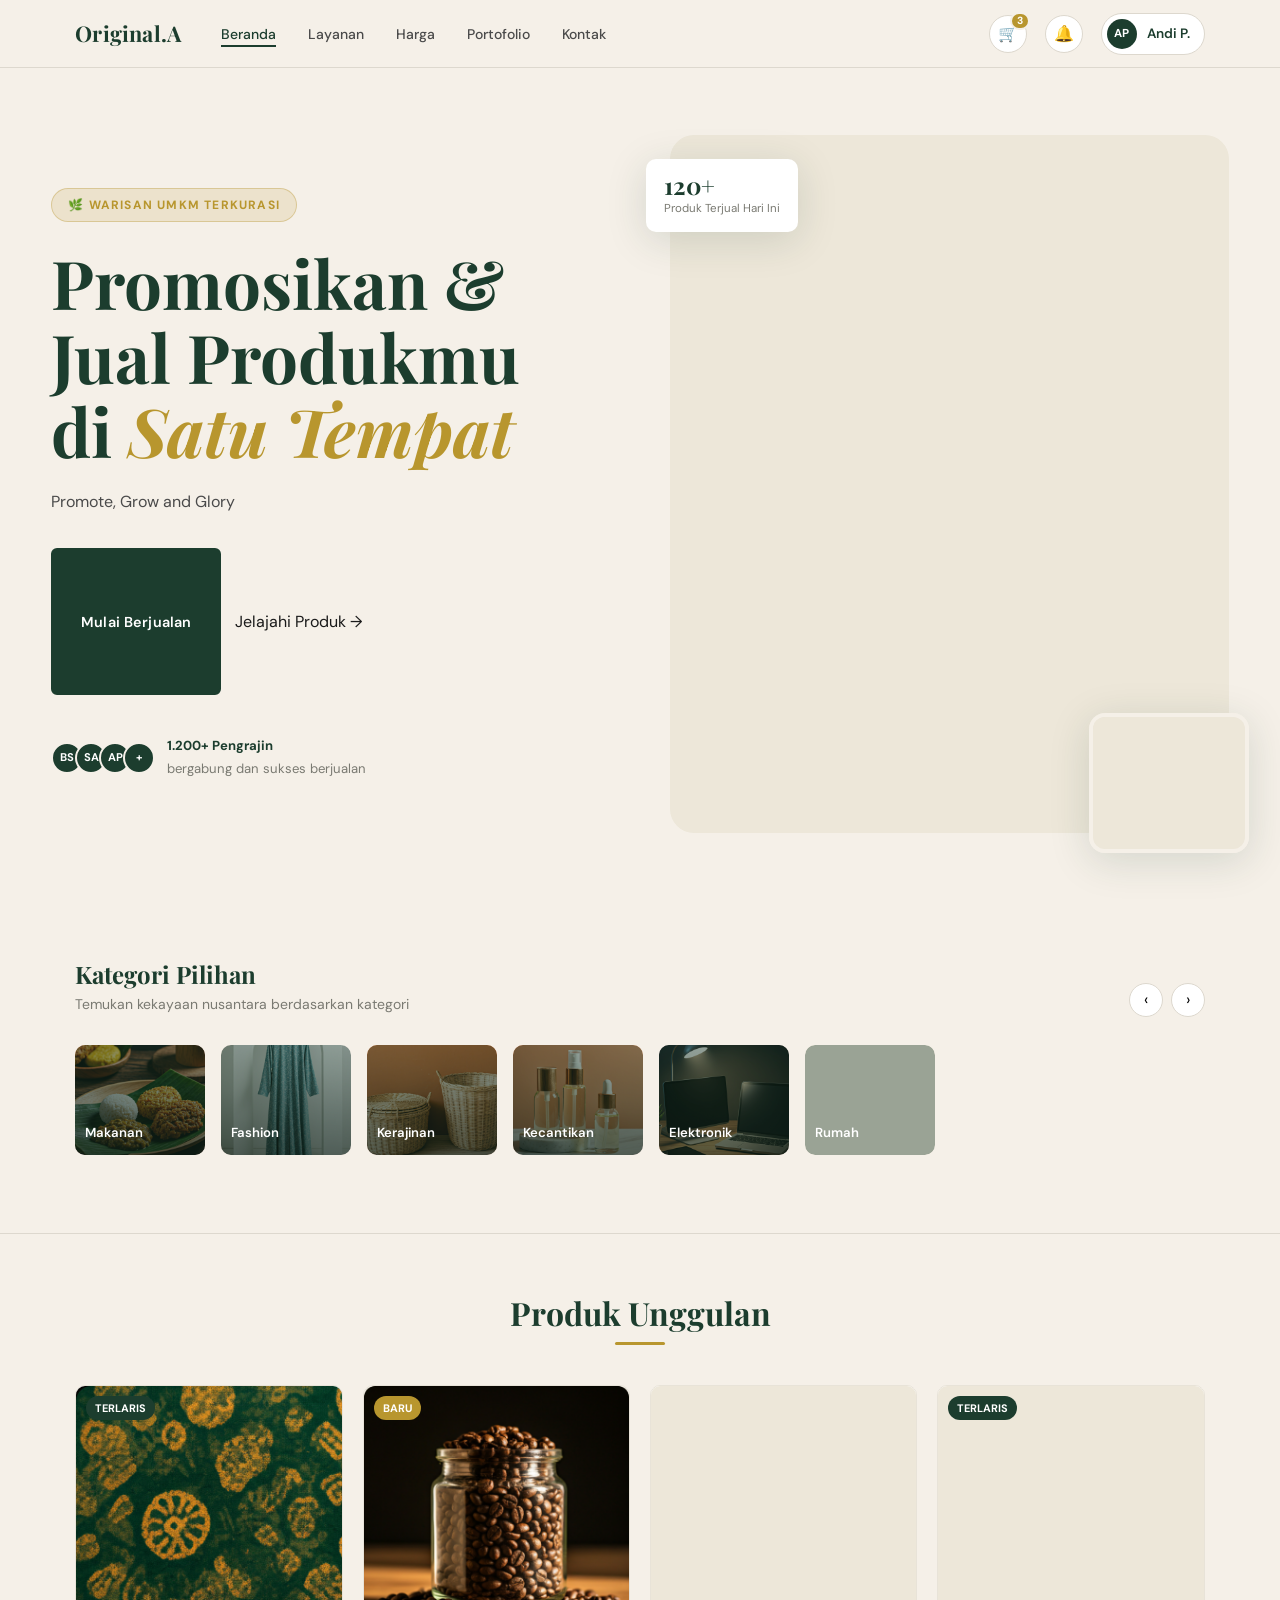
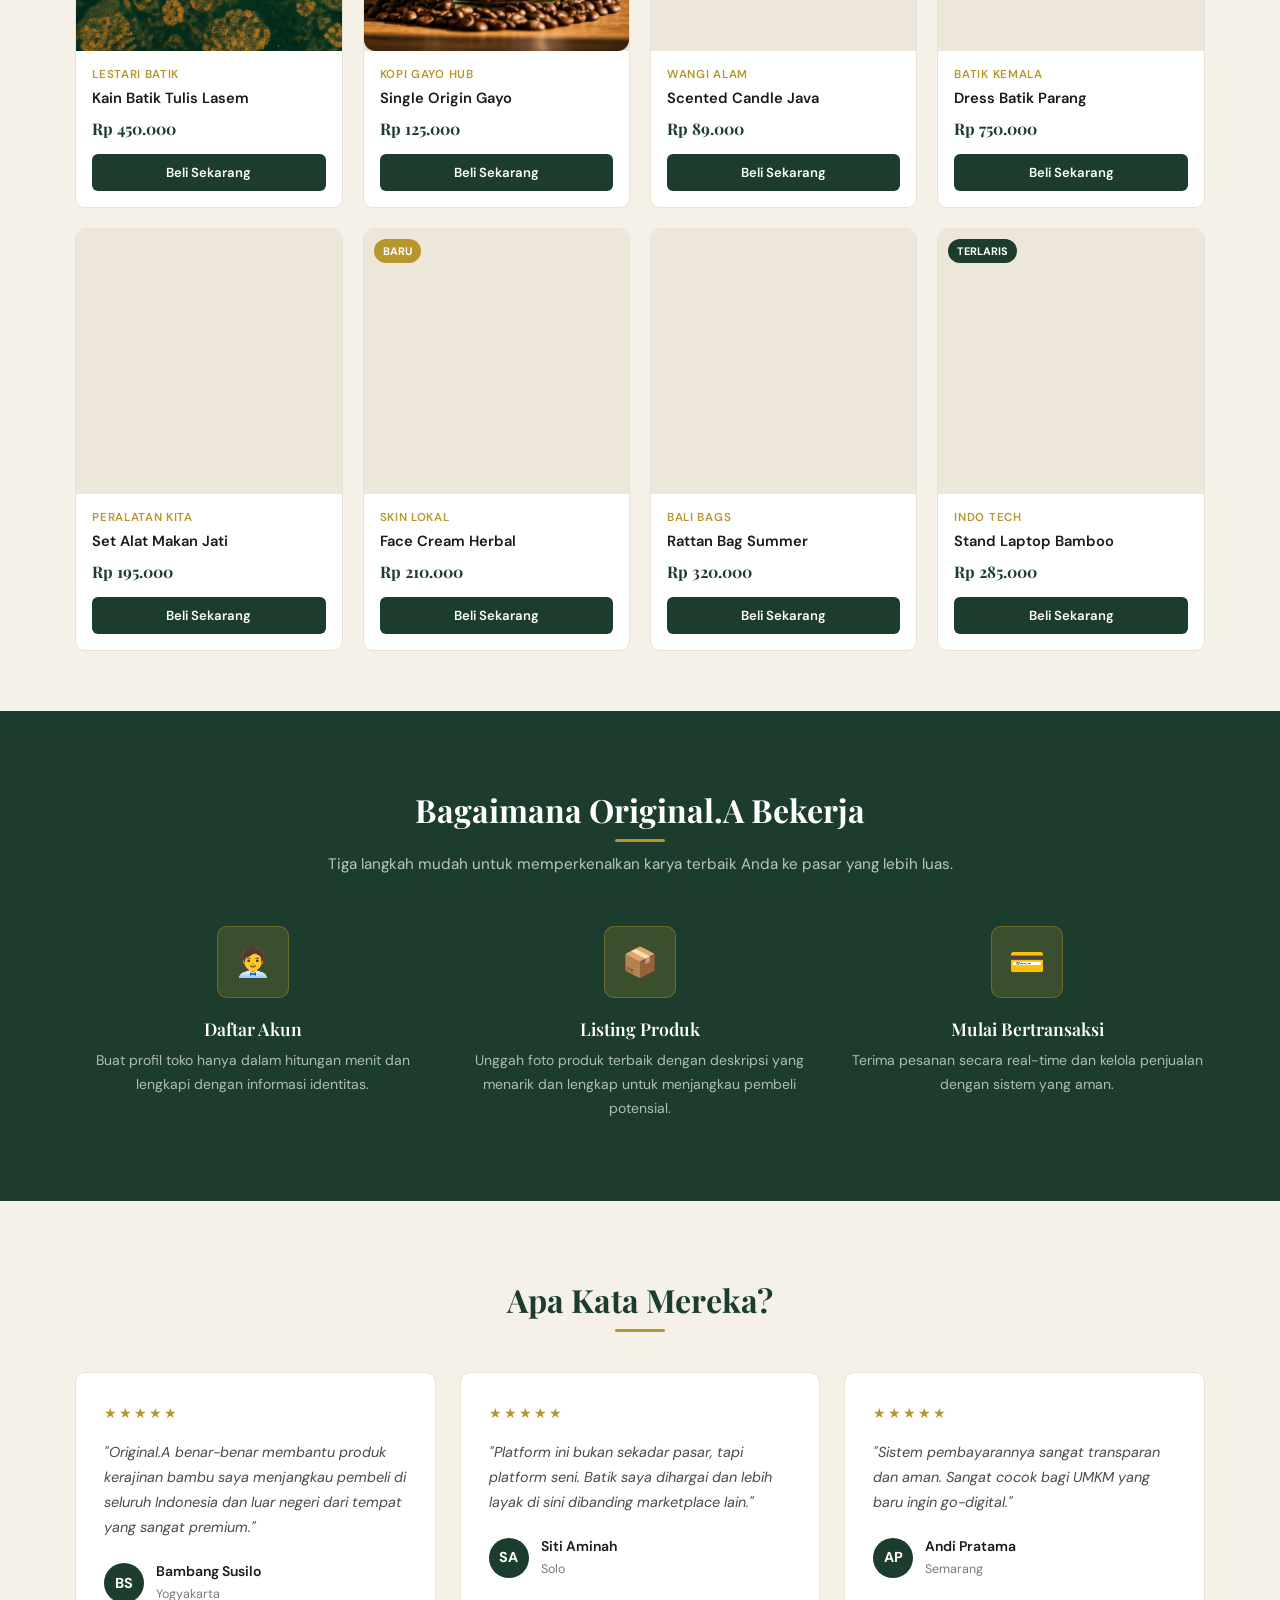
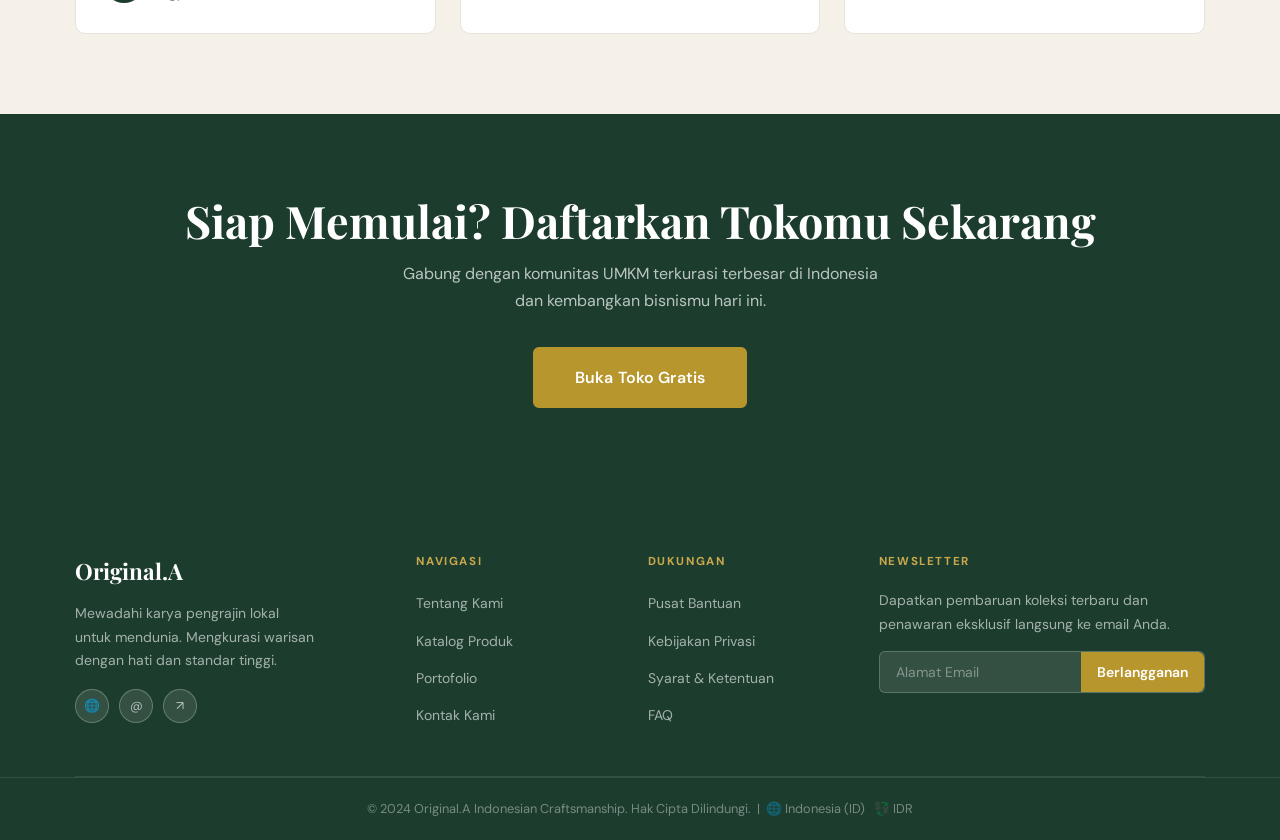
==== beli.html @ ee3a23c4 "First commit: original.a-web" ====
<!DOCTYPE html>
<html lang="id">
<head>
  <meta charset="UTF-8"/>
  <meta name="viewport" content="width=device-width, initial-scale=1.0"/>
  <title>Original.A | Warisan UMKM Indonesia Terkurasi</title>
  <link href="https://fonts.googleapis.com/css2?family=Playfair+Display:ital,wght@0,500;0,700;1,500&family=DM+Sans:wght@300;400;500;600&display=swap" rel="stylesheet"/>
  <style>
    /* ===== DESIGN TOKENS ===== */
    :root {
      --green: #1C3D2E;
      --green-mid: #2A5440;
      --green-light: #3a6b50;
      --gold: #B8962E;
      --gold-light: #D4AF50;
      --cream: #F5F0E8;
      --cream-dark: #E8DFD0;
      --white: #FFFFFF;
      --text-dark: #1a1a1a;
      --text-mid: #4a4a4a;
      --text-muted: #888;
      --border: #ddd;
      --border-light: #eee;
      --nav-height: 72px;
      --radius-sm: 8px;
      --radius-md: 12px;  
      --radius-lg: 16px;
      --radius-xl: 24px;
      --shadow-sm: 0 2px 8px rgba(0,0,0,0.06);
      --shadow-md: 0 8px 30px rgba(0,0,0,0.12);
      --shadow-lg: 0 20px 60px rgba(0,0,0,0.18);
      --transition: all 0.25s ease;
      --font-display: 'Playfair Display', Georgia, serif;
      --font-body: 'DM Sans', system-ui, sans-serif;
    }

    *, *::before, *::after { box-sizing: border-box; margin: 0; padding: 0; }
    html { scroll-behavior: smooth; }
    body { font-family: var(--font-body); color: var(--text-dark); background: var(--white); line-height: 1.6; }
    img { max-width: 100%; display: block; }
    a { text-decoration: none; color: inherit; }
    button { cursor: pointer; border: none; background: none; font-family: inherit; }

    .container { max-width: 1160px; margin: 0 auto; padding: 0 24px; }

    /* ===== BUTTONS ===== */
    .btn { display: inline-flex; align-items: center; justify-content: center; gap: 8px; padding: 12px 28px; border-radius: var(--radius-sm); font-size: 0.875rem; font-weight: 600; transition: var(--transition); cursor: pointer; border: none; }
    .btn-primary { background: var(--green); color: var(--white); }
    .btn-primary:hover { background: var(--green-mid); }
    .btn-outline { background: transparent; color: var(--green); border: 1.5px solid var(--green); }
    .btn-outline:hover { background: var(--green); color: var(--white); }
    .btn-gold { background: var(--gold); color: var(--white); }
    .btn-gold:hover { background: var(--gold-light); }

    /* ===== NAVBAR ===== */
    .navbar {
      position: fixed; top: 0; left: 0; right: 0; z-index: 1000;
      height: var(--nav-height); background: rgba(255,255,255,0.95);
      backdrop-filter: blur(12px); border-bottom: 1px solid var(--border-light);
      transition: var(--transition);
    }
    .navbar.scrolled { box-shadow: var(--shadow-sm); }
    .nav-inner { display: flex; align-items: center; height: 100%; max-width: 1160px; margin: 0 auto; padding: 0 24px; gap: 40px; }
    .nav-logo { font-family: var(--font-display); font-size: 1.4rem; font-weight: 700; color: var(--green); }
    .nav-links { display: flex; list-style: none; gap: 32px; flex: 1; }
    .nav-links a { font-size: 0.875rem; font-weight: 500; color: var(--text-mid); transition: var(--transition); }
    .nav-links a:hover, .nav-links a.active { color: var(--green); }
    .nav-actions { display: flex; align-items: center; gap: 12px; margin-left: auto; }
    .nav-cart-btn {
      position: relative; width: 40px; height: 40px; border-radius: 50%;
      display: flex; align-items: center; justify-content: center;
      background: var(--cream); transition: var(--transition); cursor: pointer;
    }
    .nav-cart-btn:hover { background: var(--cream-dark); }
    .cart-badge {
      position: absolute; top: -2px; right: -2px; width: 18px; height: 18px;
      background: var(--gold); color: white; border-radius: 50%;
      font-size: 0.65rem; font-weight: 700; display: flex; align-items: center; justify-content: center;
    }
    .nav-masuk { font-size: 0.875rem; font-weight: 600; color: var(--green); padding: 8px 20px; border-radius: var(--radius-sm); border: 1.5px solid var(--green); transition: var(--transition); }
    .nav-masuk:hover { background: var(--green); color: var(--white); }
    .nav-daftar { font-size: 0.875rem; font-weight: 600; background: var(--green); color: var(--white); padding: 8px 20px; border-radius: var(--radius-sm); transition: var(--transition); }
    .nav-daftar:hover { background: var(--green-mid); }
    .nav-toggle { display: none; flex-direction: column; gap: 5px; padding: 4px; }
    .nav-toggle span { width: 22px; height: 2px; background: var(--green); border-radius: 2px; display: block; }

    /* ===== FADE UP ===== */
    .fade-up { opacity: 0; transform: translateY(24px); transition: opacity 0.6s ease, transform 0.6s ease; }
    .fade-up.visible { opacity: 1; transform: translateY(0); }

    /* ===== DIVIDER ===== */
    .divider { height: 1px; background: var(--border-light); margin: 0; }

    /* ===== SCROLL TOP ===== */
    .scroll-top {
      position: fixed; bottom: 28px; right: 28px; width: 44px; height: 44px;
      background: var(--green); color: var(--white); border-radius: 50%;
      display: flex; align-items: center; justify-content: center; font-size: 1.2rem;
      opacity: 0; pointer-events: none; transition: var(--transition); z-index: 900;
    }
    .scroll-top.show { opacity: 1; pointer-events: all; }

    /* ===== HERO ===== */
    .hero {
      min-height: 100vh; display: flex; align-items: center;
      padding-top: var(--nav-height); background: var(--cream); overflow: hidden; position: relative;
    }
    .hero .container { display: grid; grid-template-columns: 1fr 1fr; gap: 60px; align-items: center; padding: 60px 0; }
    .hero-badge {
      display: inline-flex; align-items: center; gap: 8px;
      background: rgba(184,150,46,0.15); border: 1px solid rgba(184,150,46,0.35);
      border-radius: 100px; padding: 6px 16px;
      font-size: 0.75rem; font-weight: 700; letter-spacing: 0.1em; text-transform: uppercase;
      color: var(--gold); margin-bottom: 24px;
    }
    .hero h1 { font-family: var(--font-display); font-size: clamp(2.6rem, 5.5vw, 4.2rem); line-height: 1.1; margin-bottom: 20px; color: var(--green); }
    .hero h1 span { color: var(--gold); font-style: italic; }
    .hero-desc { font-size: 1rem; line-height: 1.75; color: var(--text-mid); margin-bottom: 32px; max-width: 440px; }
    .hero-actions { display: flex; gap: 14px; flex-wrap: wrap; margin-bottom: 40px; }
    .hero-trust { display: flex; align-items: center; gap: 12px; }
    .trust-avatars { display: flex; }
    .trust-avatars span {
      width: 32px; height: 32px; border-radius: 50%; background: var(--green);
      color: var(--white); display: flex; align-items: center; justify-content: center;
      font-size: 0.7rem; font-weight: 700; border: 2px solid var(--cream); margin-left: -8px;
    }
    .trust-avatars span:first-child { margin-left: 0; }
    .trust-text { font-size: 0.82rem; color: var(--text-muted); }
    .trust-text strong { color: var(--green); display: block; }
    .hero-visual { position: relative; }
    .hero-img-main { width: 100%; aspect-ratio: 4/5; border-radius: var(--radius-xl); overflow: hidden; background: #D4C5A9; position: relative; }
    .hero-img-main img { width: 100%; height: 100%; object-fit: cover; }
    .hero-img-thumb { position: absolute; bottom: -20px; right: -20px; width: 160px; height: 140px; border-radius: var(--radius-lg); overflow: hidden; border: 4px solid var(--cream); box-shadow: var(--shadow-lg); }
    .hero-img-thumb img { width: 100%; height: 100%; object-fit: cover; }
    .hero-stat-card { position: absolute; top: 24px; left: -24px; background: var(--white); border-radius: var(--radius-md); padding: 14px 18px; box-shadow: var(--shadow-lg); }
    .hero-stat-card .stat-num { font-family: var(--font-display); font-size: 1.5rem; font-weight: 700; color: var(--green); line-height: 1; }
    .hero-stat-card .stat-lbl { font-size: 0.72rem; color: var(--text-muted); margin-top: 2px; }

    /* ===== KATEGORI ===== */
    .kategori-section { padding: 60px 0; }
    .section-header { display: flex; align-items: flex-end; justify-content: space-between; margin-bottom: 28px; }
    .section-header h2 { font-family: var(--font-display); font-size: 1.5rem; }
    .section-header p { font-size: 0.875rem; color: var(--text-muted); margin-top: 4px; }
    .kategori-scroll { display: flex; gap: 16px; overflow-x: auto; padding-bottom: 8px; scrollbar-width: none; }
    .kategori-scroll::-webkit-scrollbar { display: none; }
    .kat-item { flex-shrink: 0; width: 130px; cursor: pointer; text-align: center; transition: var(--transition); }
    .kat-item:hover { transform: translateY(-4px); }
    .kat-img { width: 130px; height: 110px; border-radius: var(--radius-md); overflow: hidden; background: var(--cream-dark); margin-bottom: 10px; position: relative; }
    .kat-img img { width: 100%; height: 100%; object-fit: cover; }
    .kat-overlay { position: absolute; inset: 0; background: rgba(28,61,46,0.4); display: flex; align-items: flex-end; padding: 10px; border-radius: var(--radius-md); }
    .kat-name { font-size: 0.82rem; font-weight: 600; color: var(--white); }

    /* ===== PRODUK UNGGULAN ===== */
    .produk-section { padding: 60px 0; }
    .section-title-center { text-align: center; margin-bottom: 40px; }
    .section-title-center h2 { font-family: var(--font-display); font-size: 2rem; margin-bottom: 6px; }
    .section-title-center h2::after { content: ''; display: block; width: 50px; height: 3px; background: var(--gold); margin: 10px auto 0; border-radius: 2px; }
    .produk-grid { display: grid; grid-template-columns: repeat(4,1fr); gap: 20px; }
    .produk-card { background: var(--white); border-radius: var(--radius-md); overflow: hidden; border: 1px solid var(--border-light); transition: var(--transition); cursor: pointer; }
    .produk-card:hover { box-shadow: var(--shadow-md); transform: translateY(-4px); }
    .produk-img { width: 100%; aspect-ratio: 1/1; background: var(--cream-dark); position: relative; overflow: hidden; }
    .produk-img img { width: 100%; height: 100%; object-fit: cover; transition: var(--transition); }
    .produk-card:hover .produk-img img { transform: scale(1.05); }
    .produk-label { position: absolute; top: 10px; left: 10px; background: var(--green); color: var(--white); font-size: 0.68rem; font-weight: 700; padding: 3px 9px; border-radius: 100px; text-transform: uppercase; }
    .produk-label.new { background: var(--gold); }
    .produk-info { padding: 14px 16px 16px; }
    .produk-toko { font-size: 0.72rem; color: var(--gold); font-weight: 600; text-transform: uppercase; letter-spacing: 0.06em; margin-bottom: 4px; }
    .produk-nama { font-size: 0.92rem; font-weight: 600; color: var(--text-dark); margin-bottom: 6px; line-height: 1.35; }
    .produk-harga { font-family: var(--font-display); font-size: 1rem; font-weight: 700; color: var(--green); margin-bottom: 12px; }
    .btn-beli { width: 100%; padding: 10px; background: var(--green); color: var(--white); border-radius: var(--radius-sm); font-size: 0.82rem; font-weight: 600; transition: var(--transition); text-align: center; display: block; border: none; cursor: pointer; }
    .btn-beli:hover { background: var(--green-mid); }

    /* ===== CARA KERJA ===== */
    .cara-kerja { background: var(--green); padding: 80px 0; }
    .cara-kerja .section-title-center h2 { color: var(--white); }
    .cara-kerja .section-title-center h2::after { background: var(--gold); }
    .cara-grid { display: grid; grid-template-columns: repeat(3,1fr); gap: 32px; margin-top: 48px; }
    .cara-item { text-align: center; }
    .cara-icon { width: 72px; height: 72px; background: rgba(184,150,46,0.2); border: 1px solid rgba(184,150,46,0.4); border-radius: var(--radius-md); display: flex; align-items: center; justify-content: center; font-size: 1.8rem; margin: 0 auto 20px; }
    .cara-item h3 { font-family: var(--font-display); color: var(--white); font-size: 1.1rem; margin-bottom: 10px; }
    .cara-item p { color: rgba(255,255,255,0.65); font-size: 0.875rem; line-height: 1.7; }

    /* ===== TESTIMONI ===== */
    .testimoni-section { padding: 80px 0; background: var(--cream); }
    .testi-grid { display: grid; grid-template-columns: repeat(3,1fr); gap: 24px; }
    .testi-card { background: var(--white); border: 1px solid var(--border-light); border-radius: var(--radius-md); padding: 28px; transition: var(--transition); }
    .testi-card:hover { box-shadow: var(--shadow-md); }
    .stars { color: var(--gold); font-size: 0.9rem; letter-spacing: 2px; margin-bottom: 14px; }
    .testi-text { font-size: 0.9rem; color: var(--text-mid); line-height: 1.75; margin-bottom: 20px; font-style: italic; }
    .testi-author { display: flex; align-items: center; gap: 12px; }
    .testi-avatar { width: 40px; height: 40px; border-radius: 50%; background: var(--green); color: var(--white); display: flex; align-items: center; justify-content: center; font-weight: 700; font-size: 0.9rem; flex-shrink: 0; overflow: hidden; }
    .testi-avatar img { width: 100%; height: 100%; object-fit: cover; }
    .testi-name { font-size: 0.875rem; font-weight: 600; color: var(--text-dark); }
    .testi-lokasi { font-size: 0.78rem; color: var(--text-muted); }

    /* ===== CTA BOTTOM ===== */
    .cta-bottom { background: var(--green); padding: 80px 0; text-align: center; }
    .cta-bottom h2 { font-family: var(--font-display); color: var(--white); font-size: clamp(1.8rem,4vw,2.8rem); margin-bottom: 12px; }
    .cta-bottom p { color: rgba(255,255,255,0.7); font-size: 1rem; margin-bottom: 32px; max-width: 480px; margin-left: auto; margin-right: auto; }
    .cta-bottom .btn-gold { font-size: 1rem; padding: 15px 40px; border-radius: var(--radius-sm); }

    /* img placeholders */
    .img-placeholder { background: var(--cream-dark); display: flex; align-items: center; justify-content: center; font-size: 2rem; color: var(--text-muted); width: 100%; height: 100%; }

    /* ===== FOOTER ===== */
    footer { background: var(--green); color: rgba(255,255,255,0.8); padding-top: 60px; }
    .footer-top { display: grid; grid-template-columns: 2fr 1fr 1fr 1.5fr; gap: 48px; padding-bottom: 48px; border-bottom: 1px solid rgba(255,255,255,0.1); }
    .footer-brand p { font-size: 0.875rem; line-height: 1.7; color: rgba(255,255,255,0.6); max-width: 280px; margin-top: 10px; }
    .footer-socials { display: flex; gap: 10px; margin-top: 20px; }
    .footer-socials a { width: 36px; height: 36px; border-radius: 50%; background: rgba(255,255,255,0.1); display: flex; align-items: center; justify-content: center; font-size: 1rem; transition: var(--transition); }
    .footer-socials a:hover { background: var(--gold); }
    .footer-col h5 { font-size: 0.875rem; font-weight: 700; color: var(--white); margin-bottom: 16px; text-transform: uppercase; letter-spacing: 0.06em; }
    .footer-col ul { list-style: none; display: flex; flex-direction: column; gap: 10px; }
    .footer-col ul li a { font-size: 0.875rem; color: rgba(255,255,255,0.6); transition: var(--transition); }
    .footer-col ul li a:hover { color: var(--gold); }
    .newsletter-form { display: flex; gap: 0; }
    .newsletter-form input { flex: 1; padding: 10px 16px; background: rgba(255,255,255,0.1); border: 1px solid rgba(255,255,255,0.2); border-radius: var(--radius-sm) 0 0 var(--radius-sm); color: var(--white); font-size: 0.875rem; outline: none; }
    .newsletter-form input::placeholder { color: rgba(255,255,255,0.4); }
    .newsletter-form button { padding: 10px 18px; background: var(--gold); color: var(--white); font-weight: 600; border-radius: 0 var(--radius-sm) var(--radius-sm) 0; font-size: 0.875rem; transition: var(--transition); }
    .newsletter-form button:hover { background: var(--gold-light); }
    .footer-bottom { padding: 20px 0; text-align: center; font-size: 0.8rem; color: rgba(255,255,255,0.4); }

    /* =============================================
       PRODUCT DETAIL MODAL
    ============================================= */
    .modal-overlay {
      position: fixed; inset: 0; background: rgba(0,0,0,0.6);
      backdrop-filter: blur(4px); z-index: 2000;
      display: flex; align-items: center; justify-content: center;
      opacity: 0; pointer-events: none; transition: opacity 0.3s ease;
      padding: 20px;
    }
    .modal-overlay.active { opacity: 1; pointer-events: all; }
    .modal-box {
      background: var(--white); border-radius: var(--radius-xl);
      width: 100%; max-width: 860px; max-height: 90vh;
      overflow-y: auto; position: relative;
      transform: translateY(20px) scale(0.97);
      transition: transform 0.3s ease;
      scrollbar-width: thin;
    }
    .modal-overlay.active .modal-box { transform: translateY(0) scale(1); }
    .modal-close {
      position: absolute; top: 16px; right: 16px; z-index: 10;
      width: 36px; height: 36px; border-radius: 50%;
      background: rgba(0,0,0,0.08); display: flex; align-items: center; justify-content: center;
      font-size: 1.1rem; color: var(--text-dark); transition: var(--transition);
    }
    .modal-close:hover { background: rgba(0,0,0,0.15); }
    .modal-content { display: grid; grid-template-columns: 1fr 1fr; }
    .modal-gallery { padding: 24px; }
    .modal-main-img {
      width: 100%; aspect-ratio: 1/1; border-radius: var(--radius-lg);
      overflow: hidden; background: var(--cream-dark); margin-bottom: 12px; position: relative;
    }
    .modal-main-img img { width: 100%; height: 100%; object-fit: cover; }
    .modal-badge-img { position: absolute; top: 12px; left: 12px; background: var(--green); color: var(--white); font-size: 0.68rem; font-weight: 700; padding: 4px 10px; border-radius: 100px; text-transform: uppercase; }
    .modal-thumbs { display: flex; gap: 8px; }
    .modal-thumb {
      width: 68px; height: 68px; border-radius: var(--radius-sm); overflow: hidden;
      cursor: pointer; border: 2px solid transparent; transition: var(--transition);
      background: var(--cream-dark); flex-shrink: 0;
    }
    .modal-thumb.active { border-color: var(--green); }
    .modal-thumb img { width: 100%; height: 100%; object-fit: cover; }
    .modal-info { padding: 28px 28px 28px 4px; display: flex; flex-direction: column; gap: 0; }
    .modal-title { font-family: var(--font-display); font-size: 1.6rem; font-weight: 700; color: var(--text-dark); margin-bottom: 8px; line-height: 1.2; }
    .modal-rating { display: flex; align-items: center; gap: 8px; margin-bottom: 16px; }
    .modal-rating .stars { font-size: 0.85rem; letter-spacing: 1px; margin: 0; }
    .modal-rating span { font-size: 0.82rem; color: var(--text-muted); }
    .modal-seller {
      display: flex; align-items: center; gap: 12px;
      background: var(--cream); border-radius: var(--radius-sm); padding: 12px 16px;
      margin-bottom: 16px;
    }
    .seller-icon { width: 36px; height: 36px; border-radius: 50%; background: var(--green); display: flex; align-items: center; justify-content: center; font-size: 1rem; }
    .seller-name { font-size: 0.875rem; font-weight: 600; color: var(--text-dark); }
    .seller-link { font-size: 0.75rem; color: var(--gold); font-weight: 500; }
    .modal-price { font-family: var(--font-display); font-size: 2rem; font-weight: 700; color: var(--green); margin-bottom: 18px; }
    .modal-option-label { font-size: 0.8rem; font-weight: 700; color: var(--text-dark); text-transform: uppercase; letter-spacing: 0.06em; margin-bottom: 8px; }
    .modal-sizes { display: flex; gap: 8px; margin-bottom: 16px; }
    .size-btn { width: 42px; height: 38px; border-radius: var(--radius-sm); border: 1.5px solid var(--border); font-size: 0.8rem; font-weight: 600; color: var(--text-mid); transition: var(--transition); cursor: pointer; background: var(--white); }
    .size-btn.active, .size-btn:hover { border-color: var(--green); background: var(--green); color: var(--white); }
    .modal-colors { display: flex; gap: 8px; margin-bottom: 18px; }
    .color-btn {
      width: 30px; height: 30px; border-radius: 50%; cursor: pointer;
      border: 2px solid transparent; transition: var(--transition);
    }
    .color-btn.active { border-color: var(--green); outline: 2px solid white; outline-offset: 0px; box-shadow: 0 0 0 3px var(--green); }
    .modal-qty-row { display: flex; align-items: center; gap: 16px; margin-bottom: 20px; }
    .qty-control { display: flex; align-items: center; gap: 0; border: 1.5px solid var(--border); border-radius: var(--radius-sm); overflow: hidden; }
    .qty-btn { width: 36px; height: 36px; background: var(--cream); font-size: 1.1rem; font-weight: 600; color: var(--text-dark); transition: var(--transition); }
    .qty-btn:hover { background: var(--cream-dark); }
    .qty-val { width: 40px; text-align: center; font-size: 0.9rem; font-weight: 600; border: none; background: var(--white); padding: 8px 0; }
    .qty-stock { font-size: 0.8rem; color: var(--text-muted); }
    .modal-actions { display: flex; gap: 12px; margin-bottom: 20px; }
    .btn-keranjang { flex: 1; padding: 13px; border: 2px solid var(--green); color: var(--green); background: var(--white); border-radius: var(--radius-sm); font-weight: 600; font-size: 0.875rem; transition: var(--transition); }
    .btn-keranjang:hover { background: var(--cream); }
    .btn-beli-modal { flex: 1; padding: 13px; background: var(--green); color: var(--white); border-radius: var(--radius-sm); font-weight: 600; font-size: 0.875rem; transition: var(--transition); }
    .btn-beli-modal:hover { background: var(--green-mid); }
    .modal-badges { display: flex; gap: 16px; justify-content: space-around; padding: 16px 0; border-top: 1px solid var(--border-light); border-bottom: 1px solid var(--border-light); margin-bottom: 0; }
    .modal-badge-item { display: flex; flex-direction: column; align-items: center; gap: 4px; }
    .modal-badge-item span:first-child { font-size: 1.2rem; }
    .modal-badge-item span:last-child { font-size: 0.63rem; font-weight: 700; text-transform: uppercase; letter-spacing: 0.06em; color: var(--text-muted); text-align: center; }

    /* Modal Tabs */
    .modal-tabs-section { padding: 20px 28px 28px; border-top: 1px solid var(--border-light); }
    .modal-tabs-row { display: flex; gap: 0; border-bottom: 2px solid var(--border-light); margin-bottom: 20px; }
    .modal-tab { padding: 10px 20px; font-size: 0.875rem; font-weight: 600; color: var(--text-muted); border-bottom: 2px solid transparent; margin-bottom: -2px; transition: var(--transition); cursor: pointer; }
    .modal-tab.active { color: var(--green); border-bottom-color: var(--green); }
    .modal-tab-content { display: grid; grid-template-columns: 1fr 1fr; gap: 24px; }
    .tab-panel { display: none; }
    .tab-panel.active { display: block; }
    .tab-panel p { font-size: 0.875rem; line-height: 1.8; color: var(--text-mid); }
    .review-list { display: flex; flex-direction: column; gap: 16px; }
    .review-item { background: var(--cream); border-radius: var(--radius-sm); padding: 16px; }
    .review-header { display: flex; align-items: center; gap: 10px; margin-bottom: 6px; }
    .review-avatar { width: 32px; height: 32px; border-radius: 50%; background: var(--green); color: var(--white); display: flex; align-items: center; justify-content: center; font-size: 0.75rem; font-weight: 700; flex-shrink: 0; }
    .review-name { font-size: 0.82rem; font-weight: 600; }
    .review-stars { font-size: 0.7rem; color: var(--gold); }
    .review-text { font-size: 0.8rem; color: var(--text-mid); font-style: italic; }

    /* =============================================
       CHECKOUT PAGE
    ============================================= */
    .page-checkout { display: none; padding-top: var(--nav-height); min-height: 100vh; background: var(--cream); }
    .page-checkout.active { display: block; }
    .checkout-header { padding: 40px 0 24px; }
    .checkout-header h1 { font-family: var(--font-display); font-size: 2.2rem; color: var(--green); margin-bottom: 6px; }
    .checkout-header p { color: var(--text-muted); font-size: 0.875rem; }
    .checkout-grid { display: grid; grid-template-columns: 1fr 380px; gap: 32px; padding-bottom: 60px; align-items: start; }
    .checkout-card { background: var(--white); border-radius: var(--radius-md); padding: 28px; border: 1px solid var(--border-light); margin-bottom: 20px; }
    .checkout-card:last-child { margin-bottom: 0; }
    .checkout-section-title { display: flex; align-items: center; gap: 10px; font-size: 1rem; font-weight: 700; color: var(--text-dark); margin-bottom: 20px; }
    .checkout-section-title svg { color: var(--gold); }

    /* Address */
    .address-item {
      border: 1.5px solid var(--border); border-radius: var(--radius-sm); padding: 16px;
      position: relative; cursor: pointer; transition: var(--transition);
    }
    .address-item.selected { border-color: var(--green); background: rgba(28,61,46,0.03); }
    .address-badge { background: var(--green); color: var(--white); font-size: 0.65rem; font-weight: 700; padding: 2px 8px; border-radius: 100px; text-transform: uppercase; position: absolute; top: 12px; right: 12px; }
    .address-name { font-weight: 700; font-size: 0.875rem; margin-bottom: 4px; }
    .address-phone { font-size: 0.8rem; color: var(--text-muted); margin-bottom: 4px; }
    .address-line { font-size: 0.82rem; color: var(--text-mid); }
    .btn-add-address { display: flex; align-items: center; gap: 6px; font-size: 0.82rem; font-weight: 600; color: var(--gold); margin-top: 14px; cursor: pointer; }

    /* Shipping */
    .shipping-options { display: grid; grid-template-columns: repeat(3,1fr); gap: 12px; }
    .shipping-opt {
      border: 1.5px solid var(--border); border-radius: var(--radius-sm); padding: 14px;
      cursor: pointer; transition: var(--transition); position: relative;
    }
    .shipping-opt.selected { border-color: var(--green); background: rgba(28,61,46,0.03); }
    .shipping-opt input[type="radio"] { position: absolute; top: 12px; right: 12px; accent-color: var(--green); width: 16px; height: 16px; }
    .shipping-tag { font-size: 0.65rem; font-weight: 700; background: var(--cream-dark); color: var(--text-mid); padding: 2px 7px; border-radius: 4px; text-transform: uppercase; margin-bottom: 8px; display: inline-block; }
    .shipping-name { font-size: 0.875rem; font-weight: 700; color: var(--text-dark); margin-bottom: 2px; }
    .shipping-eta { font-size: 0.75rem; color: var(--text-muted); margin-bottom: 6px; }
    .shipping-price { font-family: var(--font-display); font-weight: 700; color: var(--green); font-size: 0.95rem; }

    /* Payment */
    .payment-group { border: 1px solid var(--border-light); border-radius: var(--radius-sm); padding: 16px; margin-bottom: 12px; }
    .payment-group-title { display: flex; align-items: center; gap: 8px; font-size: 0.8rem; font-weight: 700; color: var(--text-mid); text-transform: uppercase; letter-spacing: 0.06em; margin-bottom: 12px; }
    .payment-banks { display: flex; gap: 10px; flex-wrap: wrap; }
    .bank-btn {
      padding: 8px 18px; border: 1.5px solid var(--border); border-radius: var(--radius-sm);
      font-size: 0.8rem; font-weight: 700; color: var(--text-mid); cursor: pointer;
      transition: var(--transition); background: var(--white);
    }
    .bank-btn.selected { border-color: var(--green); background: var(--green); color: var(--white); }
    .bank-btn:hover:not(.selected) { border-color: var(--green-light); color: var(--green); }
    .payment-cc { display: flex; align-items: center; justify-content: space-between; cursor: pointer; }
    .payment-cc span { font-size: 0.875rem; font-weight: 600; color: var(--text-dark); display: flex; align-items: center; gap: 8px; }

    /* Order Summary */
    .order-summary { position: sticky; top: calc(var(--nav-height) + 20px); }
    .summary-title { font-family: var(--font-display); font-size: 1.1rem; font-weight: 700; color: var(--text-dark); margin-bottom: 20px; }
    .summary-items { display: flex; flex-direction: column; gap: 14px; margin-bottom: 20px; }
    .summary-item { display: flex; gap: 14px; align-items: center; }
    .summary-item-img { width: 56px; height: 56px; border-radius: var(--radius-sm); background: var(--cream-dark); overflow: hidden; flex-shrink: 0; }
    .summary-item-img img { width: 100%; height: 100%; object-fit: cover; }
    .summary-item-name { font-size: 0.875rem; font-weight: 600; flex: 1; }
    .summary-item-qty { font-size: 0.78rem; color: var(--text-muted); margin-top: 2px; }
    .summary-item-price { font-size: 0.875rem; font-weight: 700; color: var(--green); white-space: nowrap; }
    .summary-divider { height: 1px; background: var(--border-light); margin: 16px 0; }
    .summary-row { display: flex; justify-content: space-between; font-size: 0.875rem; margin-bottom: 10px; }
    .summary-row span:first-child { color: var(--text-muted); }
    .summary-row.total { font-weight: 700; font-size: 1rem; color: var(--text-dark); padding-top: 12px; border-top: 1.5px solid var(--border); margin-top: 4px; }
    .summary-row.total span:last-child { color: var(--green); font-family: var(--font-display); font-size: 1.2rem; }
    .btn-bayar { width: 100%; padding: 16px; background: var(--green); color: var(--white); border-radius: var(--radius-sm); font-weight: 700; font-size: 0.95rem; display: flex; align-items: center; justify-content: center; gap: 8px; margin-top: 16px; transition: var(--transition); }
    .btn-bayar:hover { background: var(--green-mid); }
    .security-note { display: flex; align-items: flex-start; gap: 10px; background: var(--cream); border-radius: var(--radius-sm); padding: 12px; margin-top: 14px; font-size: 0.78rem; color: var(--text-muted); line-height: 1.5; }

    /* =============================================
       SUCCESS PAGE
    ============================================= */
    .page-success { display: none; padding-top: var(--nav-height); min-height: 100vh; background: var(--cream); }
    .page-success.active { display: flex; align-items: center; justify-content: center; }
    .success-card { background: var(--white); border-radius: var(--radius-xl); padding: 60px 48px; text-align: center; max-width: 500px; width: 100%; margin: 40px 24px; box-shadow: var(--shadow-lg); }
    .success-icon { width: 80px; height: 80px; border-radius: 50%; background: rgba(28,61,46,0.1); display: flex; align-items: center; justify-content: center; font-size: 2.5rem; margin: 0 auto 24px; }
    .success-card h2 { font-family: var(--font-display); font-size: 1.8rem; color: var(--green); margin-bottom: 12px; }
    .success-card p { color: var(--text-muted); font-size: 0.9rem; margin-bottom: 8px; }
    .order-id { font-weight: 700; color: var(--gold); font-size: 1rem; margin-bottom: 32px; }

    /* ===== RESPONSIVE ===== */
    @media(max-width:1024px) {
      .produk-grid { grid-template-columns: repeat(2,1fr); }
      .checkout-grid { grid-template-columns: 1fr; }
      .order-summary { position: static; }
      .modal-content { grid-template-columns: 1fr; }
      .modal-info { padding: 0 24px 24px; }
    }
    @media(max-width:768px) {
      .hero .container { grid-template-columns: 1fr; }
      .hero-visual { display: none; }
      .cara-grid { grid-template-columns: 1fr; }
      .testi-grid { grid-template-columns: 1fr; }
      .footer-top { grid-template-columns: 1fr 1fr; }
      .shipping-options { grid-template-columns: 1fr; }
      .modal-tab-content { grid-template-columns: 1fr; }
    }
    @media(max-width:480px) {
      .produk-grid { grid-template-columns: 1fr; }
      .footer-top { grid-template-columns: 1fr; }
      .nav-links { display: none; }
      .nav-links.open { display: flex; flex-direction: column; position: fixed; top: var(--nav-height); left: 0; right: 0; background: var(--white); padding: 20px; gap: 16px; border-bottom: 1px solid var(--border-light); z-index: 999; }
      .nav-toggle { display: flex; }
    }
  </style>
<link rel="stylesheet" href="style.css"/></head>
<body>

<!-- NAVBAR -->
<nav class="navbar" id="navbar">
  <div class="nav-inner">
    <a href="#" class="nav-logo" onclick="showPage('index')">Original.A</a>
    <ul class="nav-links" id="navLinks">
      <li><a href="index.html" class="active" onclick="showPage('index');return false;">Beranda</a></li>
      <li><a href="layanan.html">Layanan</a></li>
      <li><a href="harga.html">Harga</a></li>
      <li><a href="portofolio.html">Portofolio</a></li>
      <li><a href="kontak.html">Kontak</a></li>
    </ul>
    <div class="nav-actions nav-user">
      <a href="#" class="nav-icon" title="Keranjang" aria-label="Keranjang">
        🛒<span class="nav-badge">3</span>
      </a>
      <a href="#" class="nav-icon" title="Notifikasi" aria-label="Notifikasi">
        🔔
      </a>
      <a href="profil-pembeli.html" class="nav-profile" title="Profil Saya">
        <span class="nav-avatar">AP</span>
        <span class="nav-name">Andi P.</span>
      </a>
    </div>
    <button class="nav-toggle" id="navToggle"><span></span><span></span><span></span></button>
  </div>
</nav>

<!-- =============================================
     BERANDA PAGE
============================================= -->
<div id="page-beranda">

<!-- HERO -->
<section class="hero">
  <div class="container">
    <div>
      <div class="hero-badge fade-up">🌿 Warisan UMKM Terkurasi</div>
      <h1 class="fade-up">Promosikan &amp; Jual Produkmu<br>di <span>Satu Tempat</span></h1>
      <p class="hero-desc fade-up">Promote, Grow and Glory</p>
      <div class="hero-actions fade-up">
        <a href="harga.html" class="btn btn-primary">Mulai Berjualan</a>
        <a href="index.html" class="produk-section">Jelajahi Produk →</a>
      </div>
      <div class="hero-trust fade-up">
        <div class="trust-avatars">
          <span>BS</span><span>SA</span><span>AP</span><span>+</span>
        </div>
        <div class="trust-text">
          <strong>1.200+ Pengrajin</strong>
          bergabung dan sukses berjualan
        </div>
      </div>
    </div>
    <div class="hero-visual fade-up">
      <div class="hero-img-main">
        <div class="img-placeholder"><img src="img/home_1.png" alt="" onerror="this.style.display='none'"/></div>
      </div>
      <div class="hero-img-thumb">
        <div class="img-placeholder" style="font-size:1.4rem;"><img src="img/home_2.png" alt="" onerror="this.style.display='none'"/></div>
      </div>
      <div class="hero-stat-card">
        <div class="stat-num">120+</div>
        <div class="stat-lbl">Produk Terjual Hari Ini</div>
      </div>
    </div>
  </div>
</section>

<!-- KATEGORI -->
<section class="kategori-section">
  <div class="container">
    <div class="section-header fade-up">
      <div>
        <h2>Kategori Pilihan</h2>
        <p>Temukan kekayaan nusantara berdasarkan kategori</p>
      </div>
      <div style="display:flex;gap:8px;">
        <button style="width:34px;height:34px;border-radius:50%;border:1px solid var(--border);background:var(--white);cursor:pointer;font-size:1rem;">‹</button>
        <button style="width:34px;height:34px;border-radius:50%;border:1px solid var(--border);background:var(--white);cursor:pointer;font-size:1rem;">›</button>
      </div>
    </div>
    <div class="kategori-scroll fade-up">
      <div class="kat-item"><div class="kat-img"><div class="img-placeholder"><img src="img/makanan.png" alt="" onerror="this.style.display='none'"/></div><div class="kat-overlay"><span class="kat-name">Makanan</span></div></div></div>
      <div class="kat-item"><div class="kat-img"><div class="img-placeholder"><img src="img/ootd.png" alt="" onerror="this.style.display='none'"/></div><div class="kat-overlay"><span class="kat-name">Fashion</span></div></div></div>
      <div class="kat-item"><div class="kat-img"><div class="img-placeholder"><img src="img/kerajinan.png" alt="" onerror="this.style.display='none'"/></div><div class="kat-overlay"><span class="kat-name">Kerajinan</span></div></div></div>
      <div class="kat-item"><div class="kat-img"><div class="img-placeholder"><img src="img/kecantikan.png" alt="" onerror="this.style.display='none'"/></div><div class="kat-overlay"><span class="kat-name">Kecantikan</span></div></div></div>
      <div class="kat-item"><div class="kat-img"><div class="img-placeholder"><img src="img/elektronik.png" alt="" onerror="this.style.display='none'"/></div><div class="kat-overlay"><span class="kat-name">Elektronik</span></div></div></div>
      <div class="kat-item"><div class="kat-img"><div class="img-placeholder"><img src="img/rumah_2.png" alt="" onerror="this.style.display='none'"/></div><div class="kat-overlay"><span class="kat-name">Rumah</span></div></div></div>
    </div>
  </div>
</section>

<div class="divider"></div>

<!-- PRODUK UNGGULAN -->
<section class="produk-section">
  <div class="container">
    <div class="section-title-center fade-up">
      <h2>Produk Unggulan</h2>
    </div>
    <div class="produk-grid">
      <!-- Card 1 -->
      <div class="produk-card fade-up" onclick="openModal('batik')">
        <div class="produk-img">
          <div class="img-placeholder"><img src="img/batik.png" alt="" onerror="this.style.display='none'"/></div>
          <span class="produk-label">Terlaris</span>
        </div>
        <div class="produk-info">
          <div class="produk-toko">Lestari Batik</div>
          <div class="produk-nama">Kain Batik Tulis Lasem</div>
          <div class="produk-harga">Rp 450.000</div>
          <button class="btn-beli" onclick="event.stopPropagation();openModal('batik')">Beli Sekarang</button>
        </div>
      </div>
      <!-- Card 2 -->
      <div class="produk-card fade-up" onclick="openModal('kopi')">
        <div class="produk-img">
          <div class="img-placeholder"><img src="img/kopi.png" alt="" onerror="this.style.display='none'"/></div>
          <span class="produk-label new">Baru</span>
        </div>
        <div class="produk-info">
          <div class="produk-toko">Kopi Gayo Hub</div>
          <div class="produk-nama">Single Origin Gayo</div>
          <div class="produk-harga">Rp 125.000</div>
          <button class="btn-beli" onclick="event.stopPropagation();openModal('kopi')">Beli Sekarang</button>
        </div>
      </div>
      <!-- Card 3 -->
      <div class="produk-card fade-up" onclick="openModal('candle')">
        <div class="produk-img">
          <div class="img-placeholder"><img src="img/cream_wajah.png" alt="" onerror="this.style.display='none'"/></div>
        </div>
        <div class="produk-info">
          <div class="produk-toko">Wangi Alam</div>
          <div class="produk-nama">Scented Candle Java</div>
          <div class="produk-harga">Rp 89.000</div>
          <button class="btn-beli" onclick="event.stopPropagation();openModal('candle')">Beli Sekarang</button>
        </div>
      </div>
      <!-- Card 4 -->
      <div class="produk-card fade-up" onclick="openModal('dress')">
        <div class="produk-img">
          <div class="img-placeholder"><img src="img/baju_batik.png" alt="" onerror="this.style.display='none'"/></div>
          <span class="produk-label">Terlaris</span>
        </div>
        <div class="produk-info">
          <div class="produk-toko">Batik Kemala</div>
          <div class="produk-nama">Dress Batik Parang</div>
          <div class="produk-harga">Rp 750.000</div>
          <button class="btn-beli" onclick="event.stopPropagation();openModal('dress')">Beli Sekarang</button>
        </div>
      </div>
      <!-- Card 5 -->
      <div class="produk-card fade-up" onclick="openModal('alat')">
        <div class="produk-img">
          <div class="img-placeholder"><img src="img/alat_makan.png" alt="" onerror="this.style.display='none'"/></div>
        </div>
        <div class="produk-info">
          <div class="produk-toko">Peralatan Kita</div>
          <div class="produk-nama">Set Alat Makan Jati</div>
          <div class="produk-harga">Rp 195.000</div>
          <button class="btn-beli" onclick="event.stopPropagation();openModal('alat')">Beli Sekarang</button>
        </div>
      </div>
      <!-- Card 6 -->
      <div class="produk-card fade-up" onclick="openModal('cream')">
        <div class="produk-img">
          <div class="img-placeholder"><img src="img/cream_wajah.png" alt="" onerror="this.style.display='none'"/></div>
          <span class="produk-label new">Baru</span>
        </div>
        <div class="produk-info">
          <div class="produk-toko">Skin Lokal</div>
          <div class="produk-nama">Face Cream Herbal</div>
          <div class="produk-harga">Rp 210.000</div>
          <button class="btn-beli" onclick="event.stopPropagation();openModal('cream')">Beli Sekarang</button>
        </div>
      </div>
      <!-- Card 7 -->
      <div class="produk-card fade-up" onclick="openModal('tas')">
        <div class="produk-img">
          <div class="img-placeholder"><img src="img/tas_rajut.png" alt="" onerror="this.style.display='none'"/></div>
        </div>
        <div class="produk-info">
          <div class="produk-toko">Bali Bags</div>
          <div class="produk-nama">Rattan Bag Summer</div>
          <div class="produk-harga">Rp 320.000</div>
          <button class="btn-beli" onclick="event.stopPropagation();openModal('tas')">Beli Sekarang</button>
        </div>
      </div>
      <!-- Card 8 -->
      <div class="produk-card fade-up" onclick="openModal('laptop')">
        <div class="produk-img">
          <div class="img-placeholder"><img src="img/stand_laptop.png" alt="" onerror="this.style.display='none'"/></div>
          <span class="produk-label">Terlaris</span>
        </div>
        <div class="produk-info">
          <div class="produk-toko">Indo Tech</div>
          <div class="produk-nama">Stand Laptop Bamboo</div>
          <div class="produk-harga">Rp 285.000</div>
          <button class="btn-beli" onclick="event.stopPropagation();openModal('laptop')">Beli Sekarang</button>
        </div>
      </div>
    </div>
  </div>
</section>

<!-- CARA KERJA -->
<section class="cara-kerja">
  <div class="container">
    <div class="section-title-center fade-up">
      <h2>Bagaimana Original.A Bekerja</h2>
      <p style="color:rgba(255,255,255,0.7);margin-top:10px;">Tiga langkah mudah untuk memperkenalkan karya terbaik Anda ke pasar yang lebih luas.</p>
    </div>
    <div class="cara-grid">
      <div class="cara-item fade-up">
        <div class="cara-icon">🧑‍💼</div>
        <h3>Daftar Akun</h3>
        <p>Buat profil toko hanya dalam hitungan menit dan lengkapi dengan informasi identitas.</p>
      </div>
      <div class="cara-item fade-up">
        <div class="cara-icon">📦</div>
        <h3>Listing Produk</h3>
        <p>Unggah foto produk terbaik dengan deskripsi yang menarik dan lengkap untuk menjangkau pembeli potensial.</p>
      </div>
      <div class="cara-item fade-up">
        <div class="cara-icon">💳</div>
        <h3>Mulai Bertransaksi</h3>
        <p>Terima pesanan secara real-time dan kelola penjualan dengan sistem yang aman.</p>
      </div>
    </div>
  </div>
</section>

<!-- TESTIMONI -->
<section class="testimoni-section">
  <div class="container">
    <div class="section-title-center fade-up">
      <h2>Apa Kata Mereka?</h2>
    </div>
    <div class="testi-grid">
      <div class="testi-card fade-up">
        <div class="stars">★★★★★</div>
        <p class="testi-text">"Original.A benar-benar membantu produk kerajinan bambu saya menjangkau pembeli di seluruh Indonesia dan luar negeri dari tempat yang sangat premium."</p>
        <div class="testi-author">
          <div class="testi-avatar">BS</div>
          <div><div class="testi-name">Bambang Susilo</div><div class="testi-lokasi">Yogyakarta</div></div>
        </div>
      </div>
      <div class="testi-card fade-up">
        <div class="stars">★★★★★</div>
        <p class="testi-text">"Platform ini bukan sekadar pasar, tapi platform seni. Batik saya dihargai dan lebih layak di sini dibanding marketplace lain."</p>
        <div class="testi-author">
          <div class="testi-avatar">SA</div>
          <div><div class="testi-name">Siti Aminah</div><div class="testi-lokasi">Solo</div></div>
        </div>
      </div>
      <div class="testi-card fade-up">
        <div class="stars">★★★★★</div>
        <p class="testi-text">"Sistem pembayarannya sangat transparan dan aman. Sangat cocok bagi UMKM yang baru ingin go-digital."</p>
        <div class="testi-author">
          <div class="testi-avatar">AP</div>
          <div><div class="testi-name">Andi Pratama</div><div class="testi-lokasi">Semarang</div></div>
        </div>
      </div>
    </div>
  </div>
</section>

<!-- CTA BOTTOM -->
<section class="cta-bottom">
  <div class="container">
    <h2 class="fade-up">Siap Memulai? Daftarkan Tokomu Sekarang</h2>
    <p class="fade-up">Gabung dengan komunitas UMKM terkurasi terbesar di Indonesia dan kembangkan bisnismu hari ini.</p>
    <a href="#" class="btn btn-gold fade-up" style="font-size:1rem;padding:15px 40px;">Buka Toko Gratis</a>
  </div>
</section>

<!-- FOOTER -->
<footer>
  <div class="container">
    <div class="footer-top">
      <div class="footer-brand">
        <div style="font-family:var(--font-display);font-size:1.4rem;font-weight:700;color:var(--white);margin-bottom:12px;">Original.A</div>
        <p>Mewadahi karya pengrajin lokal untuk mendunia. Mengkurasi warisan dengan hati dan standar tinggi.</p>
        <div class="footer-socials"><a href="#">🌐</a><a href="#">@</a><a href="#">↗</a></div>
      </div>
      <div class="footer-col">
        <h5>Navigasi</h5>
        <ul>
          <li><a href="#">Tentang Kami</a></li>
          <li><a href="#">Katalog Produk</a></li>
          <li><a href="#">Portofolio</a></li>
          <li><a href="#">Kontak Kami</a></li>
        </ul>
      </div>
      <div class="footer-col">
        <h5>Dukungan</h5>
        <ul>
          <li><a href="#">Pusat Bantuan</a></li>
          <li><a href="#">Kebijakan Privasi</a></li>
          <li><a href="#">Syarat &amp; Ketentuan</a></li>
          <li><a href="#">FAQ</a></li>
        </ul>
      </div>
      <div class="footer-col">
        <h5>Newsletter</h5>
        <p style="color:rgba(255,255,255,0.6);font-size:0.875rem;margin-bottom:14px;">Dapatkan pembaruan koleksi terbaru dan penawaran eksklusif langsung ke email Anda.</p>
        <div class="newsletter-form">
          <input type="email" placeholder="Alamat Email"/>
          <button>Berlangganan</button>
        </div>
      </div>
    </div>
  </div>
  <div class="footer-bottom">
    <div class="container">© 2024 Original.A Indonesian Craftsmanship. Hak Cipta Dilindungi. &nbsp;|&nbsp; 🌐 Indonesia (ID) &nbsp; 💱 IDR</div>
  </div>
</footer>

</div><!-- end #page-beranda -->

<!-- =============================================
     CHECKOUT PAGE
============================================= -->
<div id="page-checkout" class="page-checkout">
  <div class="container">
    <div class="checkout-header">
      <button onclick="showPage('beranda')" style="display:flex;align-items:center;gap:6px;color:var(--text-muted);font-size:0.82rem;font-weight:600;margin-bottom:16px;cursor:pointer;background:none;border:none;">← Kembali Belanja</button>
      <h1>Checkout</h1>
      <p>Selesaikan pesanan Anda untuk membawa pulang karya kerajinan terbaik Indonesia.</p>
    </div>

    <div class="checkout-grid">
      <!-- LEFT COLUMN -->
      <div>
        <!-- Alamat Pengiriman -->
        <div class="checkout-card">
          <div class="checkout-section-title">
            <span>📍</span> Alamat Pengiriman
            <button style="margin-left:auto;font-size:0.8rem;color:var(--gold);font-weight:600;cursor:pointer;background:none;border:none;">+ Tambah Alamat Baru</button>
          </div>
          <div class="address-item selected">
            <span class="address-badge">UTAMA</span>
            <div class="address-name">Andi Pratama</div>
            <div class="address-phone">(+62) 812-3456-7890</div>
            <div class="address-line">Jl. Senopati No. 45, Kebayoran Baru, Jakarta Selatan, DKI Jakarta, 12190</div>
          </div>
        </div>

        <!-- Metode Pengiriman -->
        <div class="checkout-card">
          <div class="checkout-section-title">
            <span>🚚</span> Metode Pengiriman
          </div>
          <div class="shipping-options">
            <div class="shipping-opt selected" onclick="selectShipping(this,15000)">
              <input type="radio" name="shipping" checked/>
              <div class="shipping-tag">JNE Reg</div>
              <div class="shipping-name">JNE Express</div>
              <div class="shipping-eta">2-3 Hari Kerja</div>
              <div class="shipping-price">Rp 15.000</div>
            </div>
            <div class="shipping-opt" onclick="selectShipping(this,12000)">
              <input type="radio" name="shipping"/>
              <div class="shipping-tag">SiCepat</div>
              <div class="shipping-name">SiCepat Halu</div>
              <div class="shipping-eta">1-2 Hari Kerja</div>
              <div class="shipping-price">Rp 12.000</div>
            </div>
            <div class="shipping-opt" onclick="selectShipping(this,45000)">
              <input type="radio" name="shipping"/>
              <div class="shipping-tag">GoSend</div>
              <div class="shipping-name">Instant</div>
              <div class="shipping-eta">3-6 Jam</div>
              <div class="shipping-price">Rp 45.000</div>
            </div>
          </div>
        </div>

        <!-- Metode Pembayaran -->
        <div class="checkout-card">
          <div class="checkout-section-title">
            <span>💳</span> Metode Pembayaran
          </div>

          <div class="payment-group">
            <div class="payment-group-title">🏦 Transfer Bank (Virtual Account)</div>
            <div class="payment-banks">
              <button class="bank-btn selected" onclick="selectBank(this)">BCA</button>
              <button class="bank-btn" onclick="selectBank(this)">Mandiri</button>
              <button class="bank-btn" onclick="selectBank(this)">BNI</button>
              <button class="bank-btn" onclick="selectBank(this)">BRI</button>
            </div>
          </div>

          <div class="payment-group">
            <div class="payment-group-title">📱 E-Wallet</div>
            <div class="payment-banks">
              <button class="bank-btn" onclick="selectBank(this)">OVO</button>
              <button class="bank-btn" onclick="selectBank(this)">GOPAY</button>
              <button class="bank-btn" onclick="selectBank(this)">SHOPEEPAY</button>
            </div>
          </div>

          <div class="payment-group">
            <div class="payment-cc">
              <span>💳 Kartu Kredit</span>
              <span style="color:var(--text-muted);font-size:1.2rem;">›</span>
            </div>
          </div>
        </div>
      </div>

      <!-- RIGHT COLUMN — Order Summary -->
      <div class="order-summary">
        <div class="checkout-card">
          <div class="summary-title">Ringkasan Pesanan</div>
          <div class="summary-items">
            <div class="summary-item">
              <div class="summary-item-img">
                <div class="img-placeholder" style="font-size:1.2rem;"><img src="img/batik.png" alt="" onerror="this.style.display='none'"/></div>
              </div>
              <div style="flex:1;">
                <div class="summary-item-name">Anyaman Rotan Premium</div>
                <div class="summary-item-qty">1 Unit</div>
              </div>
              <div class="summary-item-price">Rp 450.000</div>
            </div>
            <div class="summary-item">
              <div class="summary-item-img">
                <div class="img-placeholder" style="font-size:1.2rem;"><img src="img/baju_batik.png" alt="" onerror="this.style.display='none'"/></div>
              </div>
              <div style="flex:1;">
                <div class="summary-item-name">Sutra Batik Tulis Solo</div>
                <div class="summary-item-qty">1 Unit</div>
              </div>
              <div class="summary-item-price">Rp 1.250.000</div>
            </div>
          </div>

          <div class="summary-divider"></div>

          <div class="summary-row"><span>Subtotal</span><span>Rp 1.700.000</span></div>
          <div class="summary-row"><span>Biaya Pengiriman</span><span id="shippingDisplay">Rp 15.000</span></div>
          <div class="summary-row"><span>Biaya Layanan</span><span>Rp 2.000</span></div>

          <div class="summary-row total">
            <span>Total Tagihan</span>
            <span id="totalDisplay">Rp 1.717.000</span>
          </div>

          <button class="btn-bayar" onclick="showPage('success')">
            🔒 Bayar Sekarang
          </button>

          <div class="security-note">
            <span style="font-size:1rem;">🛡️</span>
            <span>Transaksi Anda dilindungi dengan enkripsi tingkat tinggi. Keamanan data pribadi dan pembayaran adalah prioritas utama kami.</span>
          </div>
        </div>
      </div>
    </div>
  </div>
</div><!-- end #page-checkout -->

<!-- =============================================
     SUCCESS PAGE
============================================= -->
<div id="page-success" class="page-success">
  <div class="success-card">
    <div class="success-icon">✅</div>
    <h2>Pesanan Berhasil!</h2>
    <p>Terima kasih atas pesanan Anda. Kami akan segera memproses pesanan Anda.</p>
    <p>Estimasi pengiriman: <strong>2-3 Hari Kerja</strong></p>
    <div class="order-id">#ORG-2024-78421</div>
    <button class="btn btn-primary" style="width:100%;justify-content:center;margin-bottom:12px;" onclick="showPage('beranda')">Kembali Belanja</button>
    <button class="btn btn-outline" style="width:100%;justify-content:center;">Lacak Pesanan</button>
  </div>
</div>

<!-- =============================================
     PRODUCT DETAIL MODAL
============================================= -->
<div class="modal-overlay" id="productModal" onclick="handleModalOverlayClick(event)">
  <div class="modal-box" id="modalBox">
    <button class="modal-close" onclick="closeModal()">✕</button>

    <div class="modal-content">
      <!-- Gallery -->
      <div class="modal-gallery">
        <div class="modal-main-img">
          <img id="modalMainImg" src="img/batik.png" alt="Produk" onerror="this.style.display='none'"/>
          <span class="modal-badge-img" id="modalBadge">Terlaris</span>
        </div>
        <div class="modal-thumbs" id="modalThumbs">
          <div class="modal-thumb active" onclick="switchThumb(this,'img/batik.png')"><img src="img/batik.png" alt="" onerror="this.style.display='none'"/></div>
          <div class="modal-thumb" onclick="switchThumb(this,'img/baju_batik.png')"><img src="img/baju_batik.png" alt="" onerror="this.style.display='none'"/></div>
          <div class="modal-thumb" onclick="switchThumb(this,'img/kopi.png')"><img src="img/kopi.png" alt="" onerror="this.style.display='none'"/></div>
          <div class="modal-thumb" onclick="switchThumb(this,'img/tas_rajut.png')"><img src="img/tas_rajut.png" alt="" onerror="this.style.display='none'"/></div>
        </div>
      </div>

      <!-- Info -->
      <div class="modal-info">
        <div class="modal-title" id="modalTitle">Kain Batik Tulis Lasem</div>
        <div class="modal-rating">
          <div class="stars">★★★★★</div>
          <span id="modalReviewCount">(128 ulasan)</span>
        </div>
        <div class="modal-seller">
          <div class="seller-icon">🏪</div>
          <div>
            <div class="seller-name" id="modalSeller">Lestari Batik</div>
            <div class="seller-link">Kunjungi Toko</div>
          </div>
        </div>
        <div class="modal-price" id="modalPrice">Rp 450.000</div>

        <div class="modal-option-label">Ukuran</div>
        <div class="modal-sizes">
          <button class="size-btn" onclick="selectSize(this)">S</button>
          <button class="size-btn active" onclick="selectSize(this)">M</button>
          <button class="size-btn" onclick="selectSize(this)">L</button>
          <button class="size-btn" onclick="selectSize(this)">XL</button>
        </div>

        <div class="modal-option-label">Warna</div>
        <div class="modal-colors">
          <div class="color-btn active" style="background:#2D5A3D;" onclick="selectColor(this)"></div>
          <div class="color-btn" style="background:#6B3A2A;" onclick="selectColor(this)"></div>
          <div class="color-btn" style="background:#B8622A;" onclick="selectColor(this)"></div>
          <div class="color-btn" style="background:#D4A52A;" onclick="selectColor(this)"></div>
        </div>

        <div class="modal-qty-row">
          <div class="qty-control">
            <button class="qty-btn" onclick="changeQty(-1)">−</button>
            <input class="qty-val" id="qtyVal" type="text" value="1" readonly/>
            <button class="qty-btn" onclick="changeQty(1)">+</button>
          </div>
          <span class="qty-stock">Sisa 12 produk</span>
        </div>

        <div class="modal-actions">
          <button class="btn-keranjang" onclick="addToCart()">Masukkan Keranjang</button>
          <button class="btn-beli-modal" onclick="buyNow()">Beli Sekarang</button>
        </div>

        <div class="modal-badges">
          <div class="modal-badge-item"><span>🔒</span><span>TRANSAKSI AMAN</span></div>
          <div class="modal-badge-item"><span>🚚</span><span>GRATIS ONGKIR</span></div>
          <div class="modal-badge-item"><span>↩️</span><span>BISA RETUR 7 HARI</span></div>
        </div>
      </div>
    </div><!-- end .modal-content -->

    <!-- Tabs -->
    <div class="modal-tabs-section">
      <div class="modal-tabs-row">
        <button class="modal-tab active" onclick="switchTab(this,'desc')">Deskripsi</button>
        <button class="modal-tab" onclick="switchTab(this,'spec')">Spesifikasi</button>
        <button class="modal-tab" onclick="switchTab(this,'review')">Ulasan (128)</button>
      </div>
      <div class="modal-tab-content">
        <div>
          <div class="tab-panel active" id="tab-desc">
            <p>Kain Batik Tulis Lasem ini merupakan hasil karya maestro perajin pesisir yang dikerjakan sepenuhnya menggunakan tangan selama 3-4 bulan. Setiap motif "Sekar Jagad" yang tertuang memiliki filosofi tentang keindahan keberagaman dunia.</p>
            <br/>
            <p>Menggunakan pewarna alami dari akar mengkudu dan kayu secang, kain ini memberikan sentuhan warna merah muda khas Lasem yang elegan dan tidak luntur. Tekstur kain katun primisima berkualitas tinggi memberikan kenyamanan maksimal.</p>
          </div>
          <div class="tab-panel" id="tab-spec">
            <p><strong>Material:</strong> Katun Primisima 100%<br/>
            <strong>Teknik:</strong> Batik Tulis Tangan<br/>
            <strong>Pewarna:</strong> Alami (Mengkudu, Kayu Secang)<br/>
            <strong>Ukuran:</strong> 200 x 110 cm<br/>
            <strong>Berat:</strong> ±350 gram<br/>
            <strong>Asal:</strong> Lasem, Rembang, Jawa Tengah<br/>
            <strong>Sertifikasi:</strong> HAKI Terdaftar</p>
          </div>
          <div class="tab-panel" id="tab-review">
            <div class="review-list">
              <div class="review-item">
                <div class="review-header"><div class="review-avatar">AP</div><div><div class="review-name">Andini P.</div><div class="review-stars">★★★★★</div></div></div>
                <div class="review-text">"Kualitas kainnya juara, warnanya lebih cantik aslinya."</div>
              </div>
              <div class="review-item">
                <div class="review-header"><div class="review-avatar">BS</div><div><div class="review-name">Budi Santoso</div><div class="review-stars">★★★★★</div></div></div>
                <div class="review-text">"Detail tulisnya halus sekali. Sangat puas dengan pelayanan toko."</div>
              </div>
              <div class="review-item">
                <div class="review-header"><div class="review-avatar">SA</div><div><div class="review-name">Siti Aminah</div><div class="review-stars">★★★★★</div></div></div>
                <div class="review-text">"Pengemasan sangat rapi dan premium, cocok untuk kado."</div>
              </div>
            </div>
          </div>
        </div>
        <div id="review-sidebar" style="display:none;"><!-- reserved --></div>
      </div>
    </div>

  </div><!-- end .modal-box -->
</div><!-- end .modal-overlay -->

<button class="scroll-top" id="scrollTop" onclick="window.scrollTo({top:0,behavior:'smooth'})">↑</button>

<script>
  // ===== PAGE ROUTING =====
  function showPage(page) {
    document.getElementById('page-beranda').style.display = page === 'beranda' ? '' : 'none';
    const co = document.getElementById('page-checkout');
    co.classList.toggle('active', page === 'checkout');
    const sc = document.getElementById('page-success');
    sc.classList.toggle('active', page === 'success');
    window.scrollTo({top:0, behavior:'smooth'});
    closeModal();
  }
  // Initialize
  document.getElementById('page-checkout').classList.remove('active');
  document.getElementById('page-success').classList.remove('active');

  // ===== NAVBAR =====
  const navbar = document.getElementById('navbar');
  window.addEventListener('scroll', () => {
    navbar.classList.toggle('scrolled', window.scrollY > 40);
    document.getElementById('scrollTop').classList.toggle('show', window.scrollY > 400);
  });
  document.getElementById('navToggle').addEventListener('click', () => {
    document.getElementById('navLinks').classList.toggle('open');
  });

  // ===== FADE UP =====
  const obs = new IntersectionObserver(entries => {
    entries.forEach((e,i) => { if(e.isIntersecting) setTimeout(()=>e.target.classList.add('visible'), i*80); });
  }, {threshold:0.1});
  document.querySelectorAll('.fade-up').forEach(el=>obs.observe(el));

  // ===== PRODUCT DATA =====
  const products = {
    batik: { title:'Kain Batik Tulis Lasem', seller:'Lestari Batik', price:'Rp 450.000', badge:'Terlaris', img:'img/batik.png', reviews:128 },
    kopi:  { title:'Single Origin Gayo', seller:'Kopi Gayo Hub', price:'Rp 125.000', badge:'Baru', img:'img/kopi.png', reviews:84 },
    candle:{ title:'Scented Candle Java', seller:'Wangi Alam', price:'Rp 89.000', badge:null, img:'img/cream wajah.png', reviews:56 },
    dress: { title:'Dress Batik Parang', seller:'Batik Kemala', price:'Rp 750.000', badge:'Terlaris', img:'img/baju batik.png', reviews:203 },
    alat:  { title:'Set Alat Makan Jati', seller:'Peralatan Kita', price:'Rp 195.000', badge:null, img:'img/alat makan.png', reviews:42 },
    cream: { title:'Face Cream Herbal', seller:'Skin Lokal', price:'Rp 210.000', badge:'Baru', img:'img/cream wajah.png', reviews:67 },
    tas:   { title:'Rattan Bag Summer', seller:'Bali Bags', price:'Rp 320.000', badge:null, img:'img/tas rajut.png', reviews:91 },
    laptop:{ title:'Stand Laptop Bamboo', seller:'Indo Tech', price:'Rp 285.000', badge:'Terlaris', img:'img/stand laptop.png', reviews:38 },
  };

  // ===== MODAL =====
  function openModal(id) {
    const p = products[id] || products.batik;
    document.getElementById('modalTitle').textContent = p.title;
    document.getElementById('modalSeller').textContent = p.seller;
    document.getElementById('modalPrice').textContent = p.price;
    document.getElementById('modalReviewCount').textContent = '(' + p.reviews + ' ulasan)';
    document.getElementById('modalMainImg').src = p.img;
    const badge = document.getElementById('modalBadge');
    if (p.badge) { badge.textContent = p.badge; badge.style.display = ''; }
    else { badge.style.display = 'none'; }
    document.getElementById('qtyVal').value = 1;
    // reset size
    document.querySelectorAll('.size-btn').forEach(b => b.classList.remove('active'));
    document.querySelectorAll('.size-btn')[1].classList.add('active');
    // reset color
    document.querySelectorAll('.color-btn').forEach(b => b.classList.remove('active'));
    document.querySelectorAll('.color-btn')[0].classList.add('active');
    // reset tab
    switchTab(document.querySelector('.modal-tab'), 'desc');
    document.getElementById('productModal').classList.add('active');
    document.body.style.overflow = 'hidden';
  }
  function closeModal() {
    document.getElementById('productModal').classList.remove('active');
    document.body.style.overflow = '';
  }
  function handleModalOverlayClick(e) {
    if (e.target === document.getElementById('productModal')) closeModal();
  }
  document.addEventListener('keydown', e => { if(e.key==='Escape') closeModal(); });

  function switchThumb(el, src) {
    document.querySelectorAll('.modal-thumb').forEach(t=>t.classList.remove('active'));
    el.classList.add('active');
    document.getElementById('modalMainImg').src = src;
  }
  function selectSize(btn) {
    document.querySelectorAll('.size-btn').forEach(b=>b.classList.remove('active'));
    btn.classList.add('active');
  }
  function selectColor(el) {
    document.querySelectorAll('.color-btn').forEach(b=>b.classList.remove('active'));
    el.classList.add('active');
  }
  function changeQty(delta) {
    const el = document.getElementById('qtyVal');
    let val = parseInt(el.value) + delta;
    if (val < 1) val = 1;
    if (val > 12) val = 12;
    el.value = val;
  }
  function switchTab(btn, id) {
    document.querySelectorAll('.modal-tab').forEach(t=>t.classList.remove('active'));
    document.querySelectorAll('.tab-panel').forEach(p=>p.classList.remove('active'));
    btn.classList.add('active');
    document.getElementById('tab-'+id).classList.add('active');
  }
  function addToCart() {
    const badge = document.getElementById('cartBadge');
    badge.textContent = parseInt(badge.textContent) + 1;
    closeModal();
    // small toast
    showToast('Produk ditambahkan ke keranjang!');
  }
  function buyNow() {
    closeModal();
    showPage('checkout');
  }

  // ===== TOAST =====
  function showToast(msg) {
    const t = document.createElement('div');
    t.textContent = msg;
    t.style.cssText = 'position:fixed;bottom:80px;left:50%;transform:translateX(-50%);background:var(--green);color:white;padding:12px 24px;border-radius:100px;font-size:0.875rem;font-weight:600;z-index:9999;box-shadow:0 8px 24px rgba(0,0,0,0.2);animation:fadeInUp 0.3s ease;';
    document.body.appendChild(t);
    setTimeout(()=>t.remove(), 2500);
  }

  // ===== CHECKOUT LOGIC =====
  let shippingCost = 15000;
  const BASE = 1702000;
  function selectShipping(el, cost) {
    document.querySelectorAll('.shipping-opt').forEach(o=>{ o.classList.remove('selected'); o.querySelector('input').checked=false; });
    el.classList.add('selected');
    el.querySelector('input').checked = true;
    shippingCost = cost;
    document.getElementById('shippingDisplay').textContent = 'Rp ' + cost.toLocaleString('id-ID');
    const total = BASE + cost;
    document.getElementById('totalDisplay').textContent = 'Rp ' + total.toLocaleString('id-ID');
  }
  function selectBank(btn) {
    document.querySelectorAll('.bank-btn').forEach(b=>b.classList.remove('selected'));
    btn.classList.add('selected');
  }
</script>

<style>
@keyframes fadeInUp {
  from { opacity:0; transform:translateX(-50%) translateY(10px); }
  to   { opacity:1; transform:translateX(-50%) translateY(0); }
}
</style>

</body>
</html>
---- style.css ----
/* =========================================
   STYLE.CSS — Original.A
   Platform Warisan UMKM Indonesia Terkurasi
   ========================================= */

@import url('https://fonts.googleapis.com/css2?family=Playfair+Display:ital,wght@0,400;0,600;0,700;0,900;1,400;1,700&family=DM+Sans:wght@300;400;500;600&display=swap');

/* ---- CSS Variables ---- */
:root {
  --cream:       #F5F0E8;
  --cream-dark:  #EDE7D9;
  --green:       #1C3D2E;
  --green-mid:   #2D5A40;
  --green-light: #3D6B50;
  --gold:        #B8962E;
  --gold-light:  #C9A84C;
  --text-dark:   #1A1A1A;
  --text-mid:    #4A4A4A;
  --text-muted:  #7A7A72;
  --white:       #FFFFFF;
  --border:      #DDD8CE;
  --border-light:#E8E3D8;

  --font-display: 'Playfair Display', Georgia, serif;
  --font-body:    'DM Sans', sans-serif;

  --radius-sm:  6px;
  --radius-md:  10px;
  --radius-lg:  16px;
  --radius-xl:  24px;

  --shadow-sm:  0 1px 4px rgba(28,61,46,0.08);
  --shadow-md:  0 4px 20px rgba(28,61,46,0.1);
  --shadow-lg:  0 8px 40px rgba(28,61,46,0.15);

  --nav-height: 68px;
  --transition: 0.25s cubic-bezier(0.4,0,0.2,1);
}

/* ---- Reset ---- */
*,*::before,*::after { box-sizing:border-box; margin:0; padding:0; }
html { scroll-behavior:smooth; font-size:16px; }
body {
  background: var(--cream);
  color: var(--text-dark);
  font-family: var(--font-body);
  line-height: 1.7;
  overflow-x: hidden;
}
img { max-width:100%; display:block; }
a   { color:inherit; text-decoration:none; }
ul  { list-style:none; }
button { cursor:pointer; border:none; font-family:inherit; }

/* ---- Typography ---- */
h1,h2,h3,h4 { font-family:var(--font-display); line-height:1.2; color:var(--green); }
h1 { font-size:clamp(2.4rem,5vw,4rem); font-weight:700; }
h2 { font-size:clamp(1.8rem,3.5vw,2.8rem); font-weight:700; }
h3 { font-size:clamp(1.1rem,2vw,1.4rem); font-weight:600; }
h4 { font-size:1rem; font-weight:600; }
p  { color:var(--text-mid); font-size:0.95rem; }

/* ---- Layout ---- */
.container { width:92%; max-width:1200px; margin:0 auto; }
.section    { padding:80px 0; }

/* ---- Buttons ---- */
.btn {
  display:inline-flex; align-items:center; gap:8px;
  padding:13px 28px; border-radius:var(--radius-sm);
  font-family:var(--font-body); font-size:0.9rem; font-weight:600;
  letter-spacing:0.01em; transition:var(--transition); cursor:pointer;
}
.btn-primary {
  background:var(--green); color:var(--white); border:2px solid var(--green);
}
.btn-primary:hover { background:var(--green-mid); border-color:var(--green-mid); transform:translateY(-1px); box-shadow:var(--shadow-md); }

.btn-gold {
  background:var(--gold); color:var(--white); border:2px solid var(--gold);
}
.btn-gold:hover { background:var(--gold-light); border-color:var(--gold-light); transform:translateY(-1px); }

.btn-outline {
  background:transparent; color:var(--green); border:2px solid var(--green);
}
.btn-outline:hover { background:var(--green); color:var(--white); }

.btn-outline-white {
  background:transparent; color:var(--white); border:2px solid rgba(255,255,255,0.5);
}
.btn-outline-white:hover { background:rgba(255,255,255,0.1); border-color:var(--white); }

/* ---- Badge / Tag ---- */
.badge {
  display:inline-block; padding:4px 12px; border-radius:100px;
  font-size:0.72rem; font-weight:700; letter-spacing:0.08em; text-transform:uppercase;
}
.badge-gold   { background:rgba(184,150,46,0.15); color:var(--gold); border:1px solid rgba(184,150,46,0.3); }
.badge-green  { background:var(--green); color:var(--white); }
.badge-cream  { background:var(--cream-dark); color:var(--text-mid); }

/* ---- Card ---- */
.card {
  background:var(--white); border:1px solid var(--border-light);
  border-radius:var(--radius-md); overflow:hidden; transition:var(--transition);
}
.card:hover { box-shadow:var(--shadow-md); transform:translateY(-3px); }

/* ---- Divider ---- */
.divider { height:1px; background:var(--border); }

/* ============================================
   NAVBAR
   ============================================ */
.navbar {
  position:fixed; top:0; left:0; right:0; z-index:1000;
  height:var(--nav-height); display:flex; align-items:center;
  background:var(--cream); border-bottom:1px solid var(--border);
  transition:var(--transition);
}
.navbar.scrolled { box-shadow:var(--shadow-sm); }

.nav-inner {
  display:flex; align-items:center; justify-content:space-between;
  width:92%; max-width:1200px; margin:0 auto;
}

.nav-logo {
  font-family:var(--font-display); font-size:1.35rem; font-weight:700;
  color:var(--green); letter-spacing:0.01em;
}

.nav-links {
  display:flex; align-items:center; gap:32px;
}
.nav-links a {
  font-size:0.875rem; font-weight:500; color:var(--text-mid);
  transition:var(--transition); position:relative; padding-bottom:2px;
}
.nav-links a::after {
  content:''; position:absolute; bottom:-2px; left:0; width:0; height:2px;
  background:var(--green); transition:var(--transition);
}
.nav-links a:hover,
.nav-links a.active { color:var(--green); }
.nav-links a.active::after,
.nav-links a:hover::after { width:100%; }

.nav-actions { display:flex; align-items:center; gap:12px; }

.nav-masuk {
  font-size:0.875rem; font-weight:600; color:var(--green);
  transition:var(--transition);
}
.nav-masuk:hover { color:var(--green-mid); }

.nav-daftar {
  padding:9px 22px; background:var(--green); color:var(--white);
  border-radius:var(--radius-sm); font-size:0.875rem; font-weight:600;
  transition:var(--transition);
}
.nav-daftar:hover { background:var(--green-mid); transform:translateY(-1px); }

/* ---- Logged-in Nav User ---- */
.nav-user { gap:18px; }
.nav-icon {
  position:relative; width:38px; height:38px; border-radius:50%;
  display:flex; align-items:center; justify-content:center;
  background:var(--white); border:1px solid var(--border);
  color:var(--green); font-size:1rem; transition:var(--transition);
}
.nav-icon:hover { border-color:var(--green); transform:translateY(-1px); box-shadow:var(--shadow-sm); }
.nav-badge {
  position:absolute; top:-4px; right:-4px; min-width:18px; height:18px; padding:0 5px;
  background:var(--gold); color:var(--white); border-radius:100px;
  font-size:0.65rem; font-weight:700; display:flex; align-items:center; justify-content:center;
  border:2px solid var(--cream);
}
.nav-profile {
  display:flex; align-items:center; gap:10px; padding:5px 14px 5px 5px;
  background:var(--white); border:1px solid var(--border); border-radius:100px;
  transition:var(--transition);
}
.nav-profile:hover { border-color:var(--green); box-shadow:var(--shadow-sm); }
.nav-avatar {
  width:30px; height:30px; border-radius:50%; background:var(--green); color:var(--white);
  display:flex; align-items:center; justify-content:center; font-size:0.72rem; font-weight:700;
}
.nav-name { font-size:0.85rem; font-weight:600; color:var(--green); }
@media(max-width:600px){ .nav-name { display:none; } }

.nav-toggle {
  display:none; flex-direction:column; gap:5px; cursor:pointer; background:none;
}
.nav-toggle span { display:block; width:22px; height:2px; background:var(--green); transition:var(--transition); }

/* ============================================
   PAGE HERO (halaman dalam)
   ============================================ */
.page-hero {
  padding-top:calc(var(--nav-height) + 64px);
  padding-bottom:64px;
  text-align:center;
  background:var(--cream);
}
.page-hero h1 { margin-bottom:16px; }
.page-hero p  { font-size:1.05rem; max-width:560px; margin:0 auto; }

/* ============================================
   FOOTER
   ============================================ */
footer {
  background:var(--green); color:var(--white);
  padding:64px 0 0;
}

.footer-top {
  display:grid; grid-template-columns:1.6fr 1fr 1fr 1.2fr; gap:48px;
  padding-bottom:48px;
}

.footer-brand .nav-logo { color:var(--white); font-size:1.5rem; margin-bottom:12px; }
.footer-brand p { color:rgba(255,255,255,0.6); font-size:0.875rem; line-height:1.7; max-width:240px; }

.footer-col h5 {
  font-family:var(--font-body); font-size:0.72rem; font-weight:700;
  letter-spacing:0.14em; text-transform:uppercase;
  color:var(--gold-light); margin-bottom:18px;
}
.footer-col ul { display:flex; flex-direction:column; gap:10px; }
.footer-col a { font-size:0.875rem; color:rgba(255,255,255,0.65); transition:var(--transition); }
.footer-col a:hover { color:var(--white); }
.footer-col a.active-link { color:var(--gold-light); }

.footer-newsletter p { font-size:0.875rem; color:rgba(255,255,255,0.6); margin-bottom:14px; }
.newsletter-form {
  display:flex; background:rgba(255,255,255,0.1); border:1px solid rgba(255,255,255,0.2);
  border-radius:var(--radius-sm); overflow:hidden;
}
.newsletter-form input {
  flex:1; padding:11px 16px; background:transparent; border:none; outline:none;
  font-family:var(--font-body); font-size:0.875rem; color:var(--white);
}
.newsletter-form input::placeholder { color:rgba(255,255,255,0.4); }
.newsletter-form button {
  padding:11px 16px; background:var(--gold); color:var(--white);
  font-size:0.875rem; font-weight:600; transition:var(--transition);
}
.newsletter-form button:hover { background:var(--gold-light); }

.footer-socials { display:flex; gap:10px; margin-top:16px; }
.footer-socials a {
  width:34px; height:34px; border-radius:50%; border:1px solid rgba(255,255,255,0.25);
  display:flex; align-items:center; justify-content:center;
  color:rgba(255,255,255,0.65); font-size:0.8rem; transition:var(--transition);
}
.footer-socials a:hover { border-color:var(--white); color:var(--white); }

.footer-bottom {
  border-top:1px solid rgba(255,255,255,0.1);
  padding:20px 0; text-align:center;
  font-size:0.8rem; color:rgba(255,255,255,0.4);
}

/* ============================================
   FADE-IN
   ============================================ */
.fade-up { opacity:0; transform:translateY(24px); transition:opacity 0.6s ease, transform 0.6s ease; }
.fade-up.visible { opacity:1; transform:translateY(0); }

/* ============================================
   SCROLL TOP
   ============================================ */
.scroll-top {
  position:fixed; bottom:28px; right:28px; z-index:500;
  width:42px; height:42px; background:var(--green); color:var(--white);
  border-radius:50%; display:flex; align-items:center; justify-content:center;
  font-size:1rem; opacity:0; pointer-events:none; transition:var(--transition);
  box-shadow:var(--shadow-md);
}
.scroll-top.show { opacity:1; pointer-events:auto; }
.scroll-top:hover { background:var(--green-mid); transform:translateY(-3px); }

/* ============================================
   RESPONSIVE
   ============================================ */
@media(max-width:1024px){
  .footer-top { grid-template-columns:1fr 1fr; }
}
@media(max-width:768px){
  .section { padding:60px 0; }
  .nav-links {
    display:none; position:fixed; inset:0; top:var(--nav-height);
    background:var(--cream); flex-direction:column; justify-content:center;
    align-items:center; gap:28px;
  }
  .nav-links.open { display:flex; }
  .nav-links a { font-size:1.4rem; }
  .nav-toggle { display:flex; }
  .footer-top { grid-template-columns:1fr; gap:32px; }
}
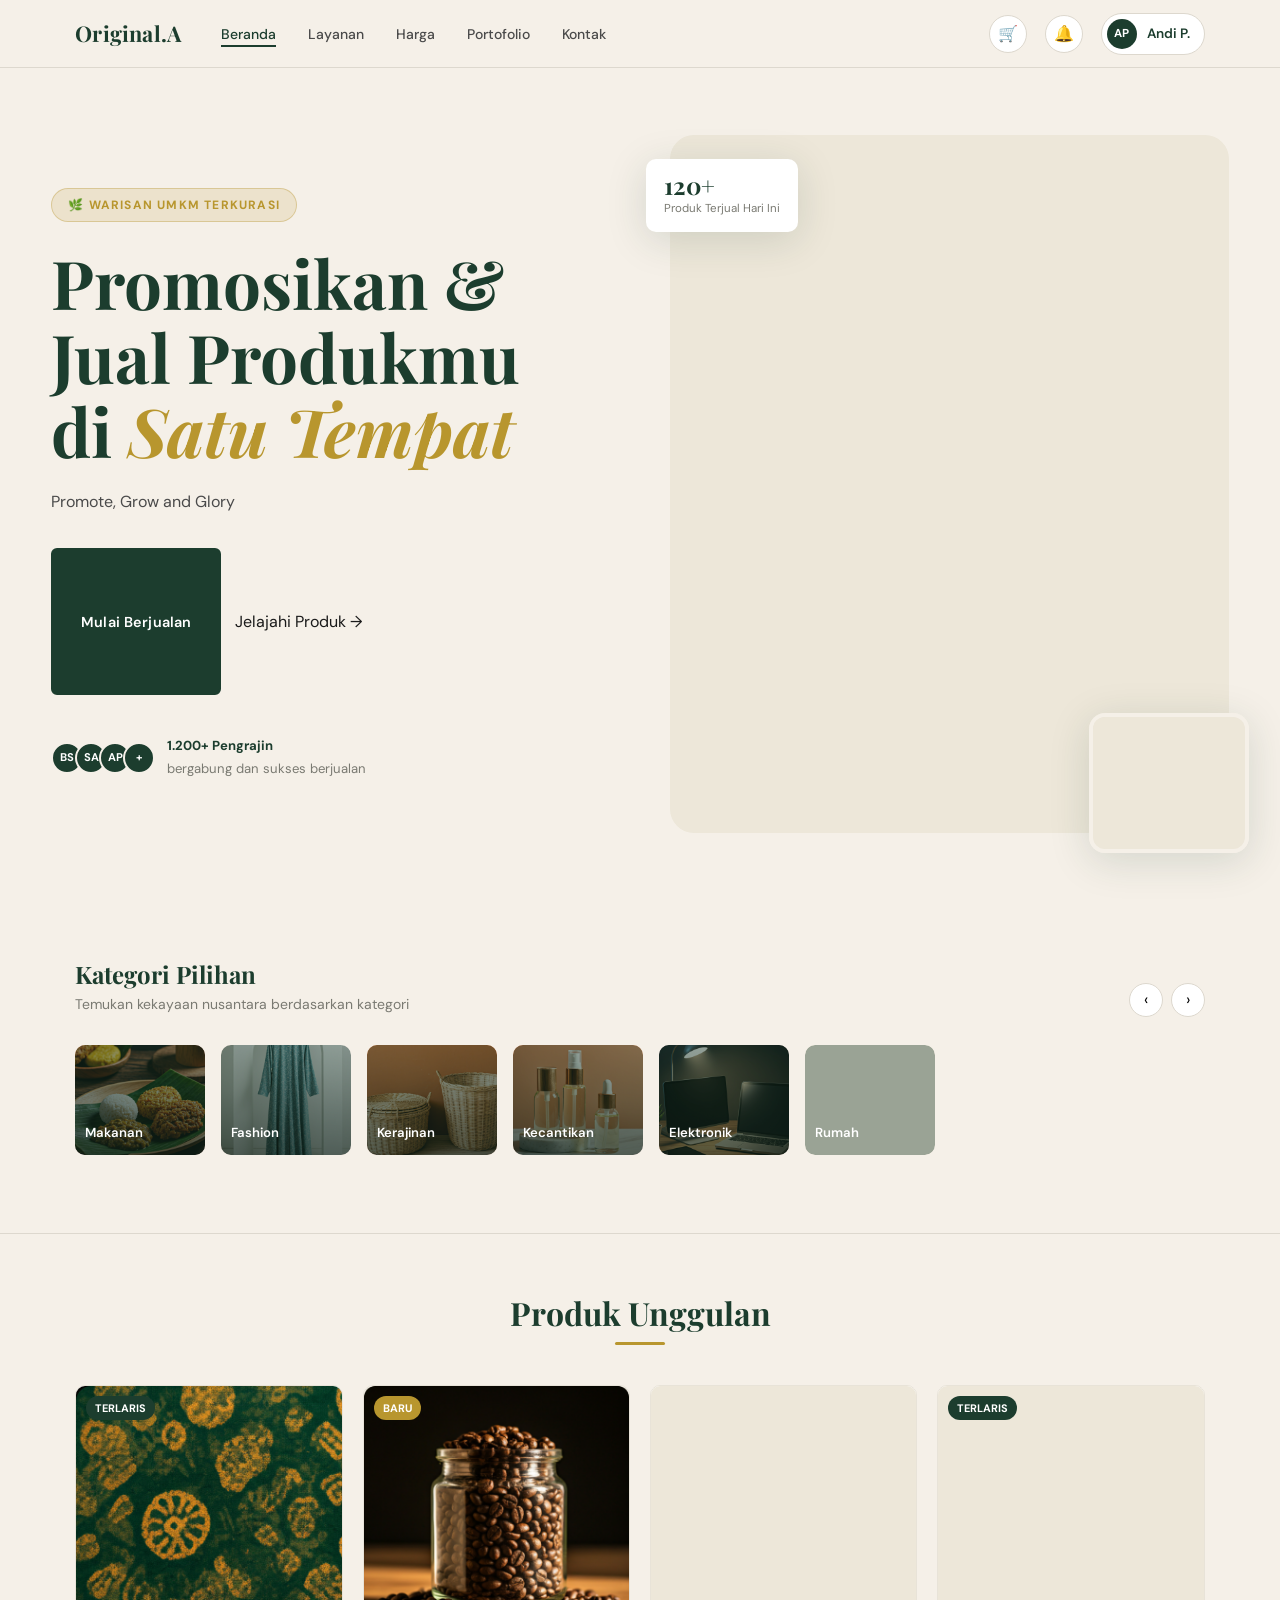
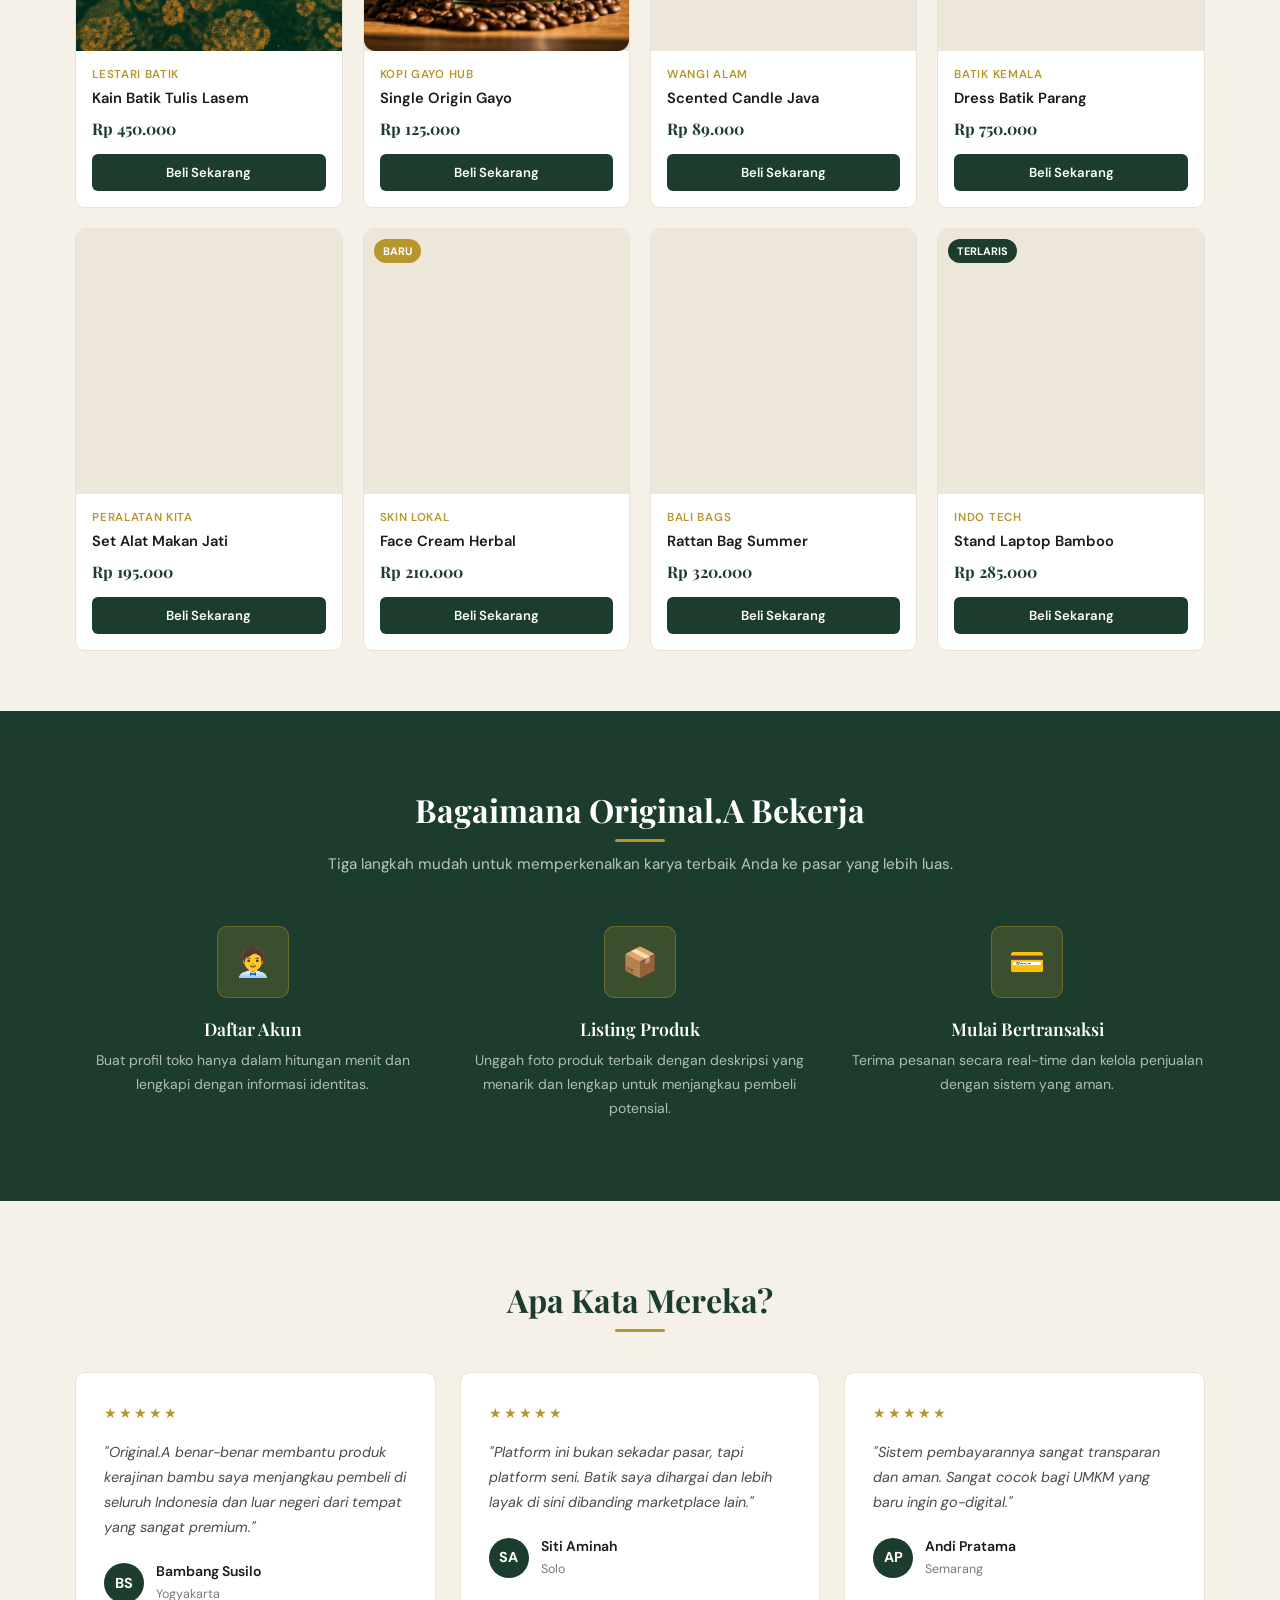
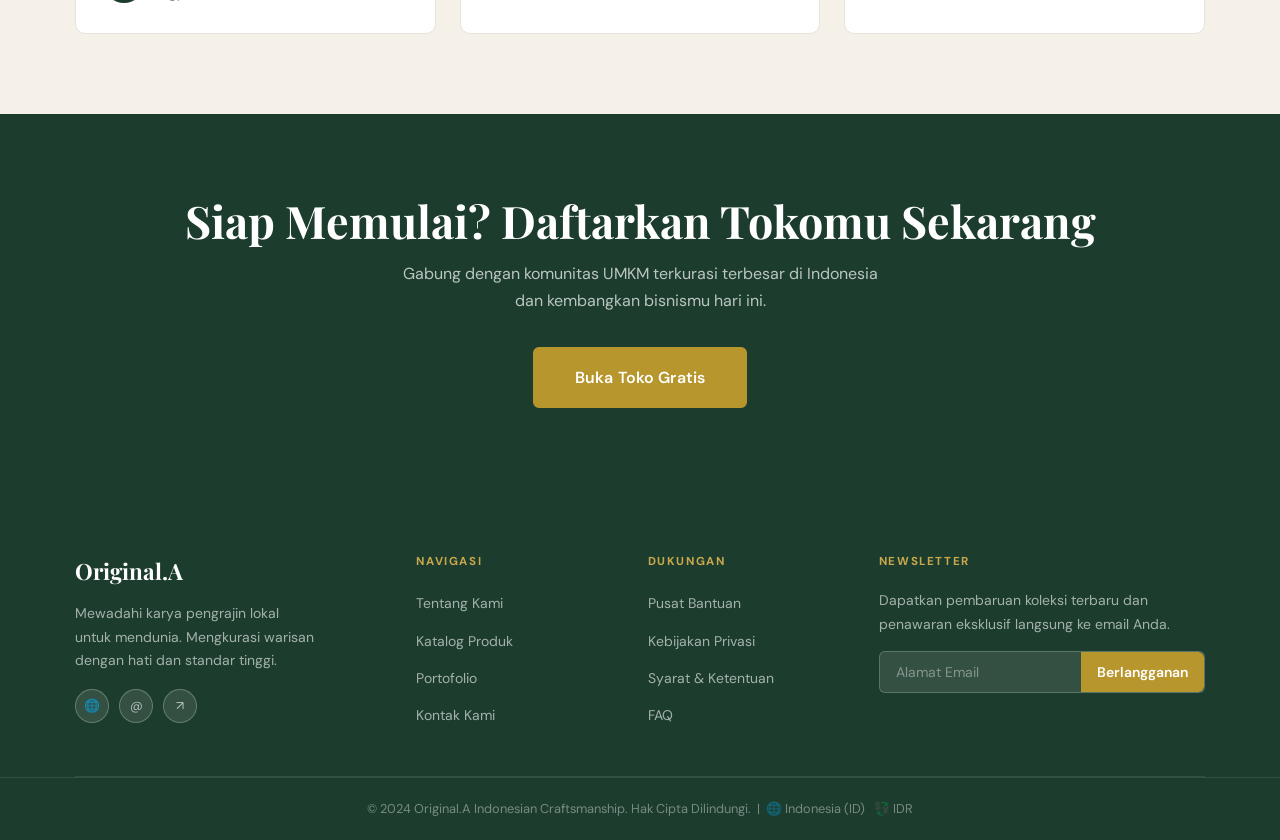
==== commit 8dea9380: "logo fix" ====
--- a/beli.html
+++ b/beli.html
@@ -444,7 +444,7 @@
     </ul>
     <div class="nav-actions nav-user">
       <a href="#" class="nav-icon" title="Keranjang" aria-label="Keranjang">
-        🛒<span class="nav-badge">3</span>
+        🛒<span class="nav-badge" style="display:none;">0</span>
       </a>
       <a href="#" class="nav-icon" title="Notifikasi" aria-label="Notifikasi">
         🔔
@@ -1138,13 +1138,45 @@
     document.getElementById('tab-'+id).classList.add('active');
   }
   function addToCart() {
-    const badge = document.getElementById('cartBadge');
-    badge.textContent = parseInt(badge.textContent) + 1;
+    const title = document.querySelector('.produk-header h1').textContent;
+    const priceText = document.querySelector('.produk-harga').textContent;
+    const img = document.querySelector('.gallery-main img').src;
+    const qty = parseInt(document.getElementById('qtyVal').value || 1, 10);
+    
+    let items = JSON.parse(localStorage.getItem('oa_cart_items') || '[]');
+    let existing = items.find(i => i.name === title);
+    if(existing) {
+      existing.qty += qty;
+    } else {
+      items.push({ name: title, price: priceText, img, qty });
+    }
+    localStorage.setItem('oa_cart_items', JSON.stringify(items));
+
+    let count = parseInt(localStorage.getItem('oa_cart_count') || '0', 10);
+    localStorage.setItem('oa_cart_count', count + qty);
+    if (typeof updateCartBadge === 'function') updateCartBadge();
     closeModal();
-    // small toast
     showToast('Produk ditambahkan ke keranjang!');
   }
   function buyNow() {
+    const title = document.querySelector('.produk-header h1').textContent;
+    const priceText = document.querySelector('.produk-harga').textContent;
+    const img = document.querySelector('.gallery-main img').src;
+    const qty = parseInt(document.getElementById('qtyVal').value || 1, 10);
+    
+    let items = JSON.parse(localStorage.getItem('oa_cart_items') || '[]');
+    let existing = items.find(i => i.name === title);
+    if(existing) {
+      existing.qty += qty;
+    } else {
+      items.push({ name: title, price: priceText, img, qty });
+    }
+    localStorage.setItem('oa_cart_items', JSON.stringify(items));
+    
+    let count = parseInt(localStorage.getItem('oa_cart_count') || '0', 10);
+    localStorage.setItem('oa_cart_count', count + qty);
+    if (typeof updateCartBadge === 'function') updateCartBadge();
+    
     closeModal();
     showPage('checkout');
   }
@@ -1183,5 +1215,6 @@
 }
 </style>
 
+<script src="cart.js"></script>
 </body>
 </html>
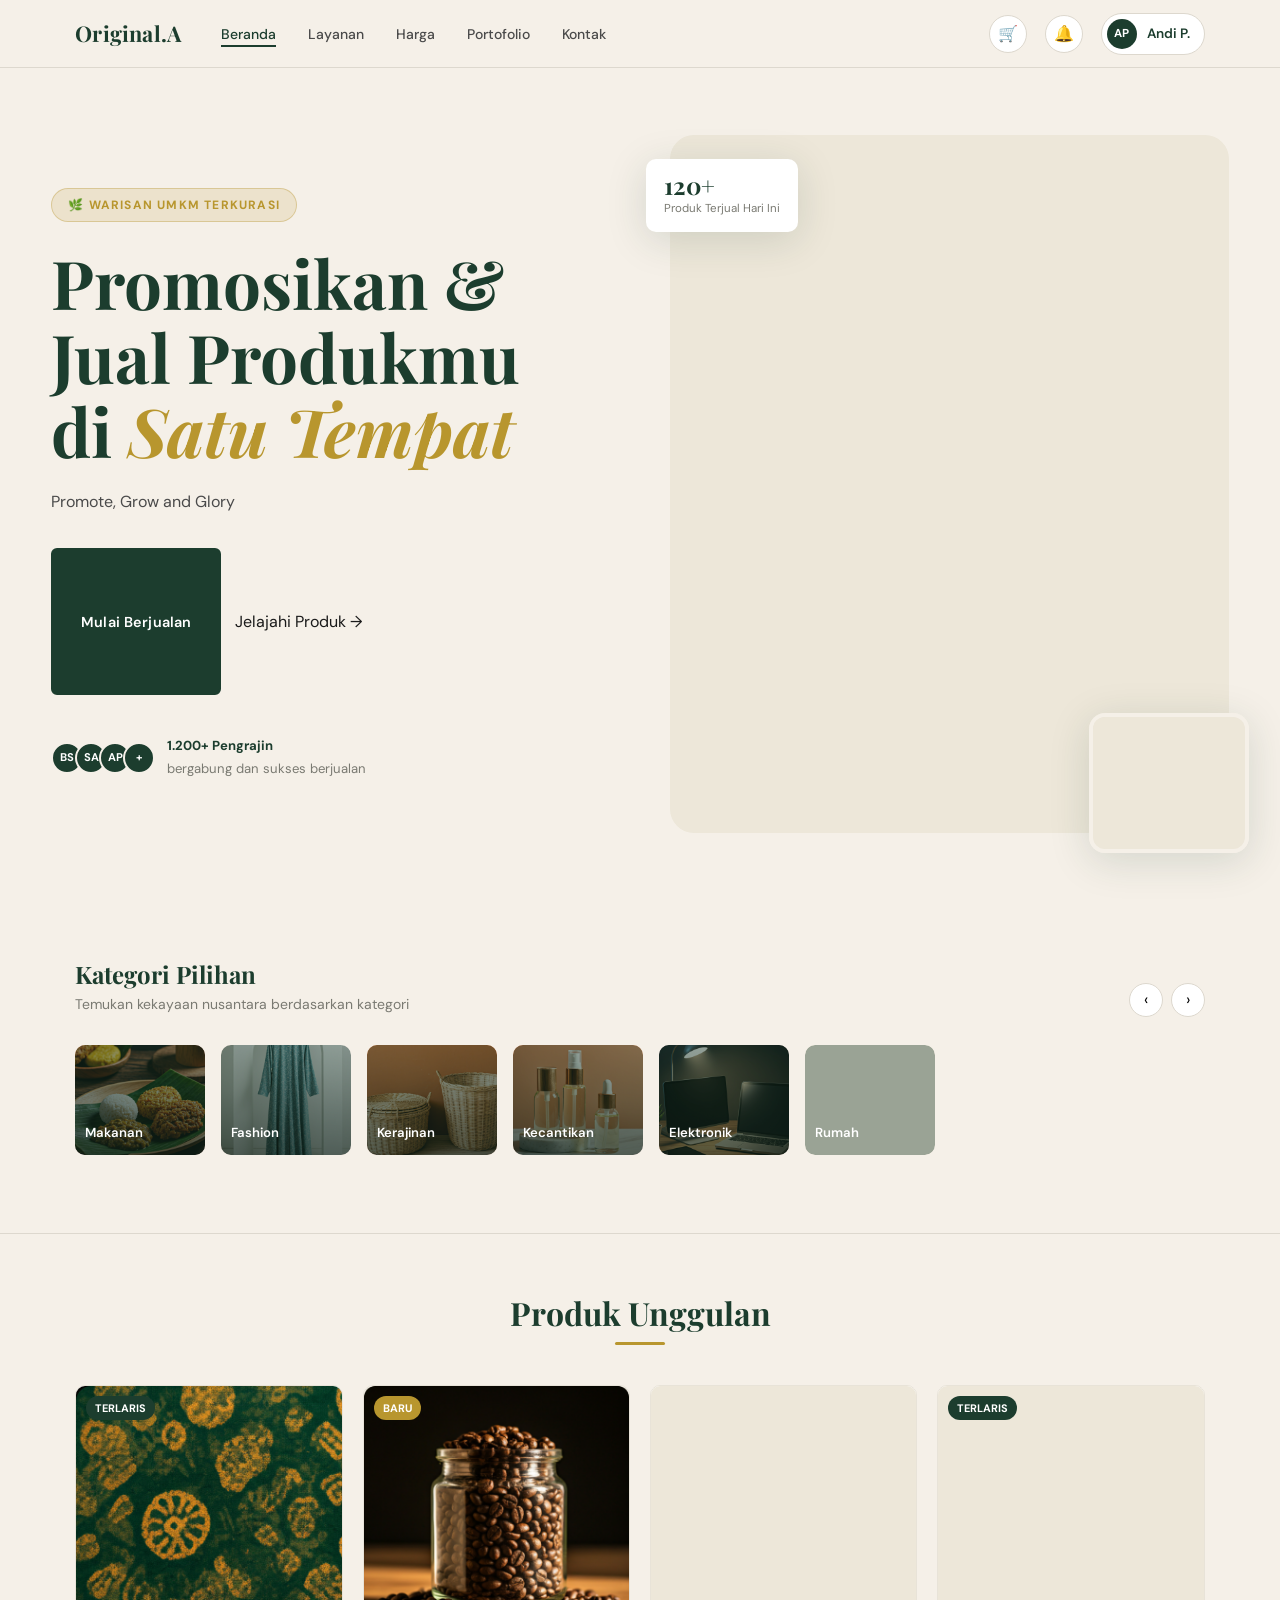
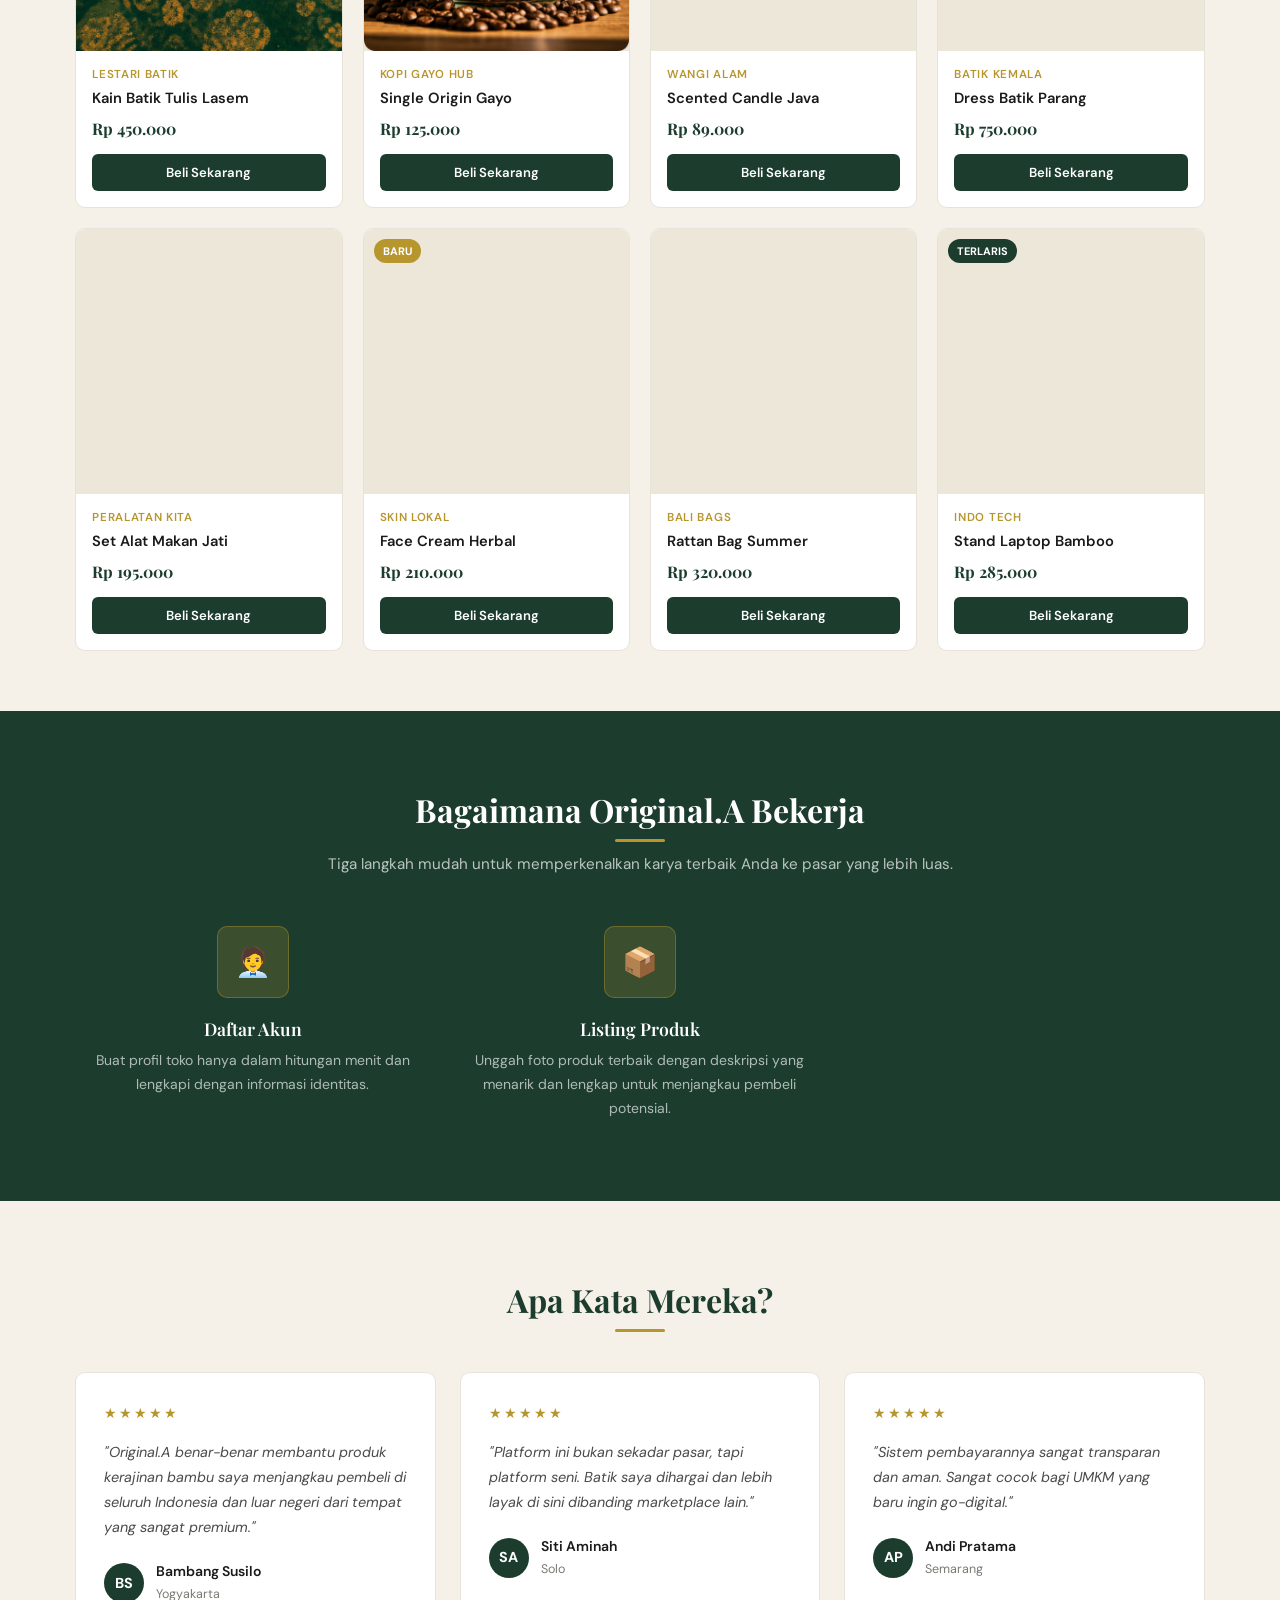
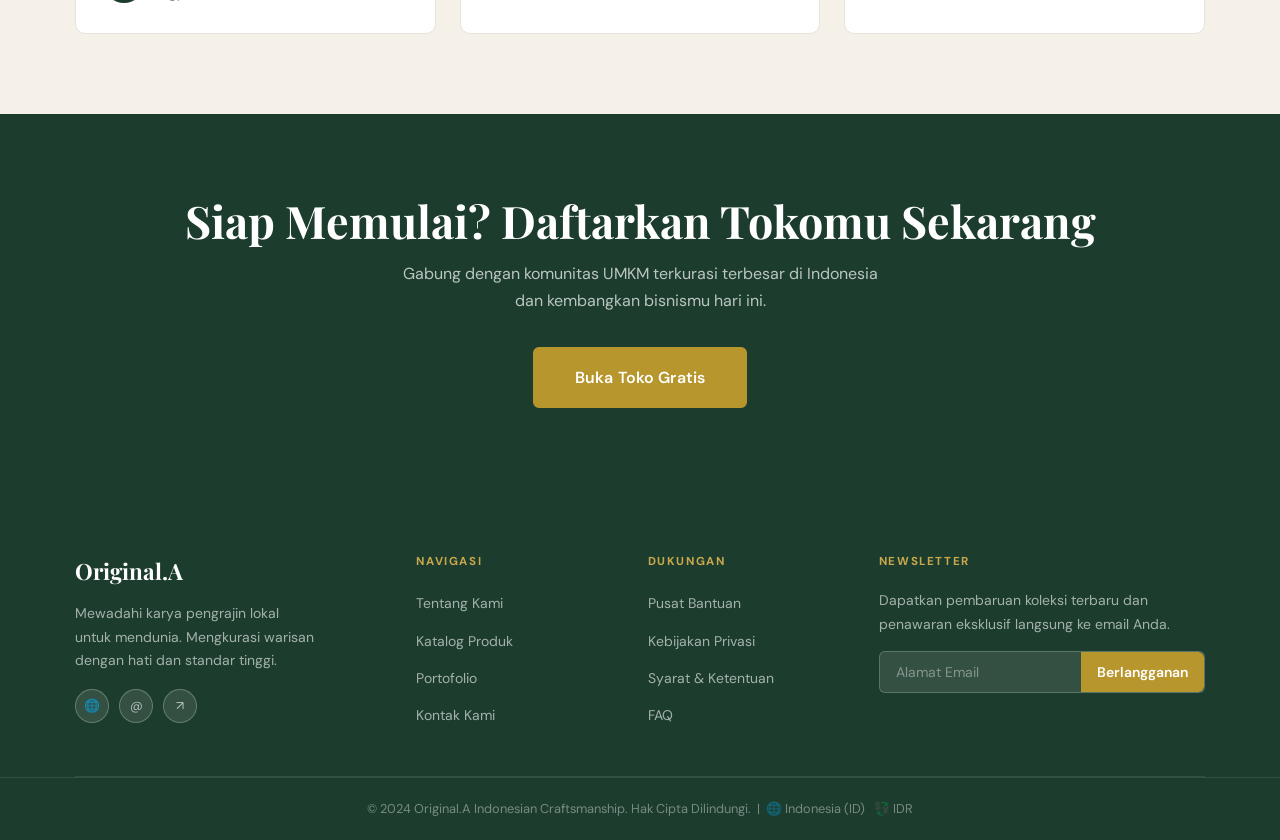
==== commit 7856c29d: "new feature" ====
--- a/beli.html
+++ b/beli.html
@@ -1206,6 +1206,26 @@
     document.querySelectorAll('.bank-btn').forEach(b=>b.classList.remove('selected'));
     btn.classList.add('selected');
   }
+
+  /* ---- CEK STATUS LOGIN ---- */
+  (function(){
+    const u=localStorage.getItem('oa_user');
+    if(u){
+      // Update Beranda links and Logo to index-loggedin.html
+      document.querySelectorAll('a[href="index.html"], a[href="beranda.html"]').forEach(link => {
+        link.href = 'index-loggedin.html';
+        // If it has a showPage('index') onclick, we might want to disable it or let it handle its thing
+        // But for consistency with other pages, we let it go to the actual index-loggedin.html
+        link.onclick = null; 
+      });
+      // Also update logo if it uses showPage
+      const logo = document.querySelector('.nav-logo');
+      if(logo && logo.getAttribute('onclick')?.includes('showPage')) {
+          logo.href = 'index-loggedin.html';
+          logo.onclick = null;
+      }
+    }
+  })();
 </script>
 
 <style>
